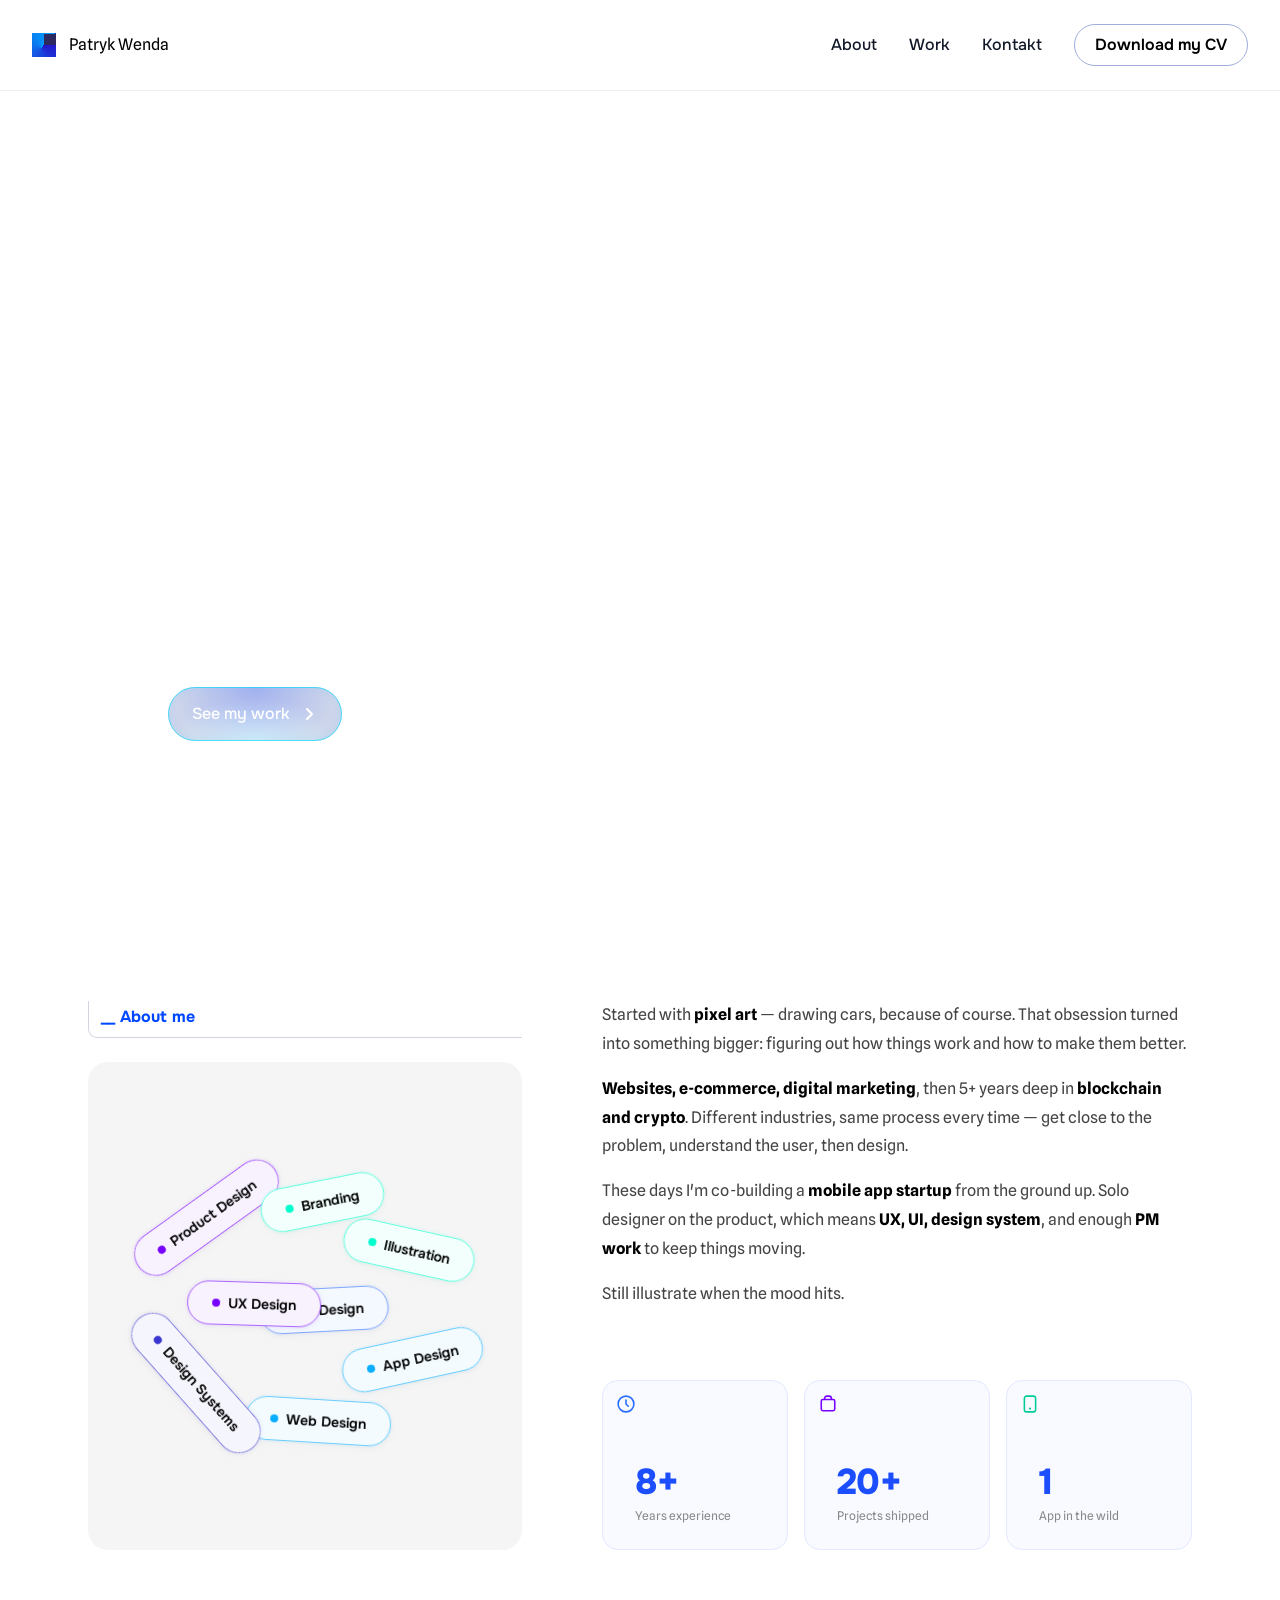
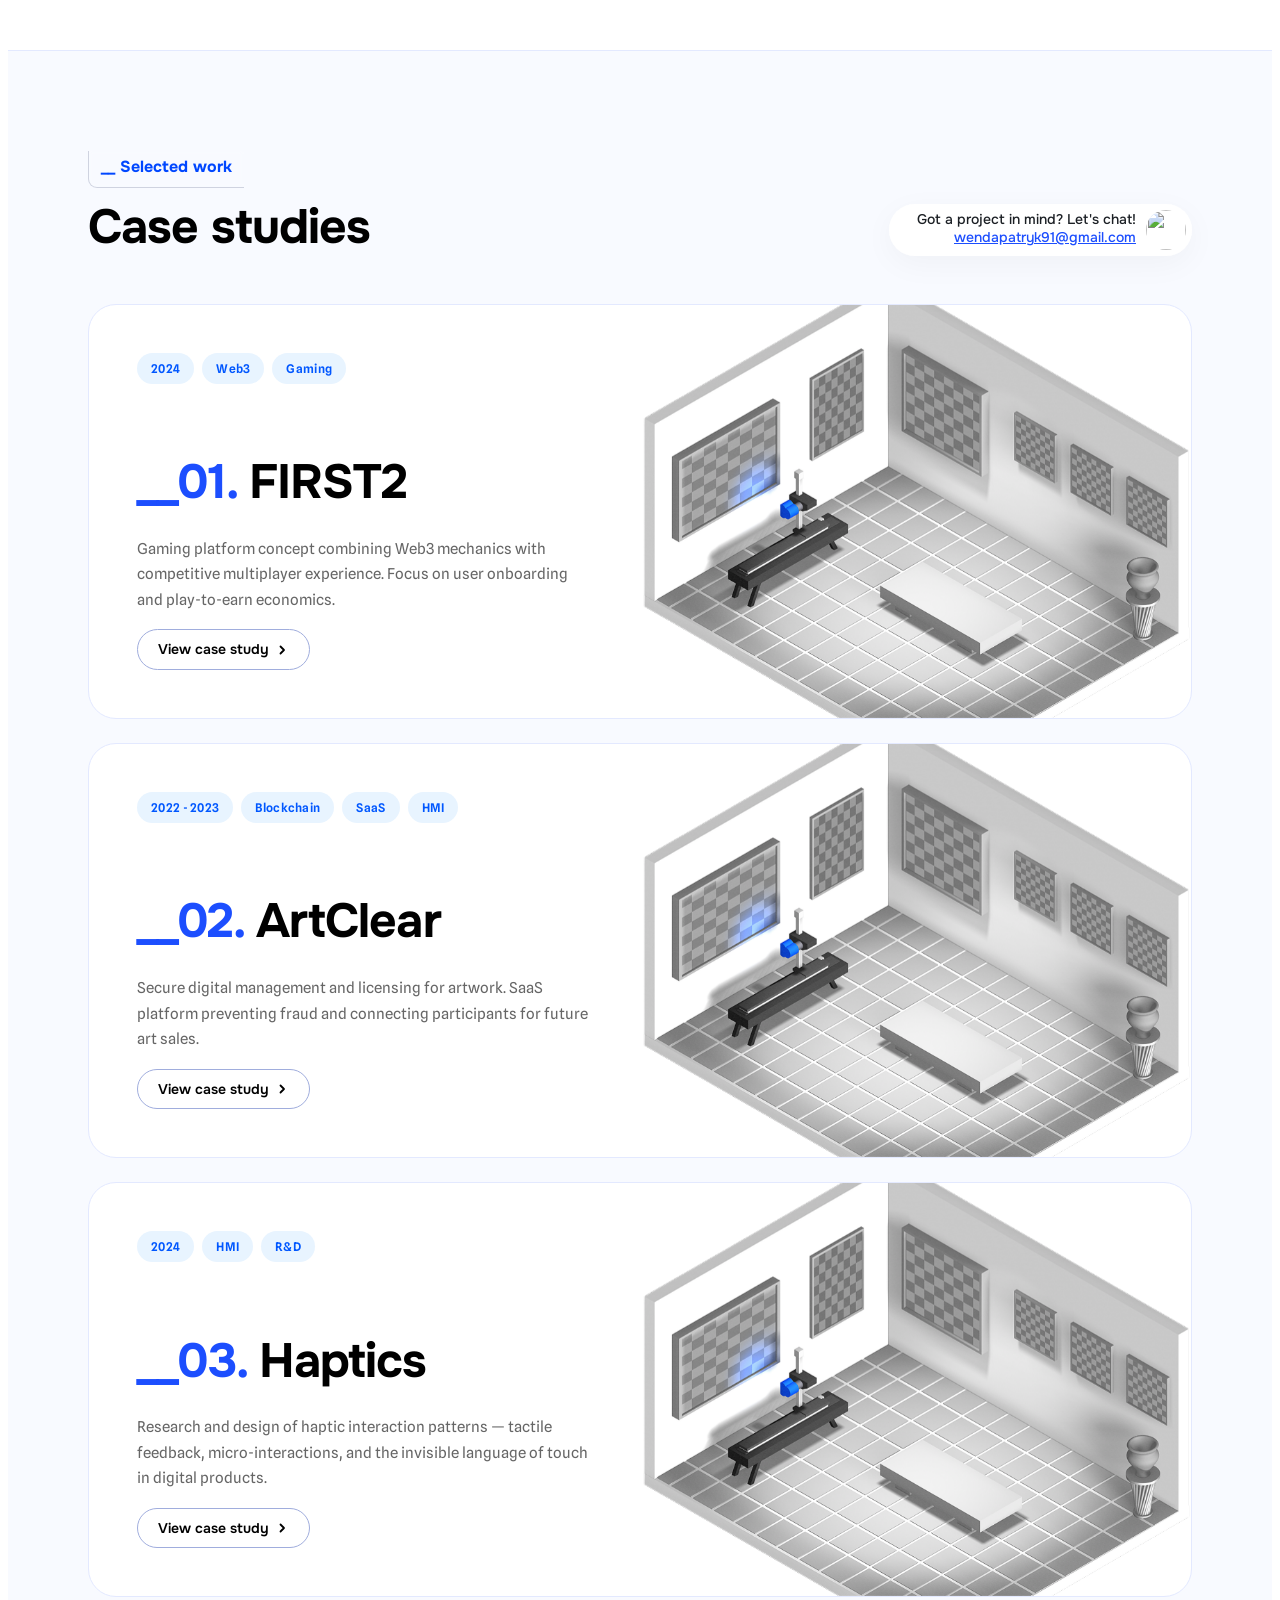
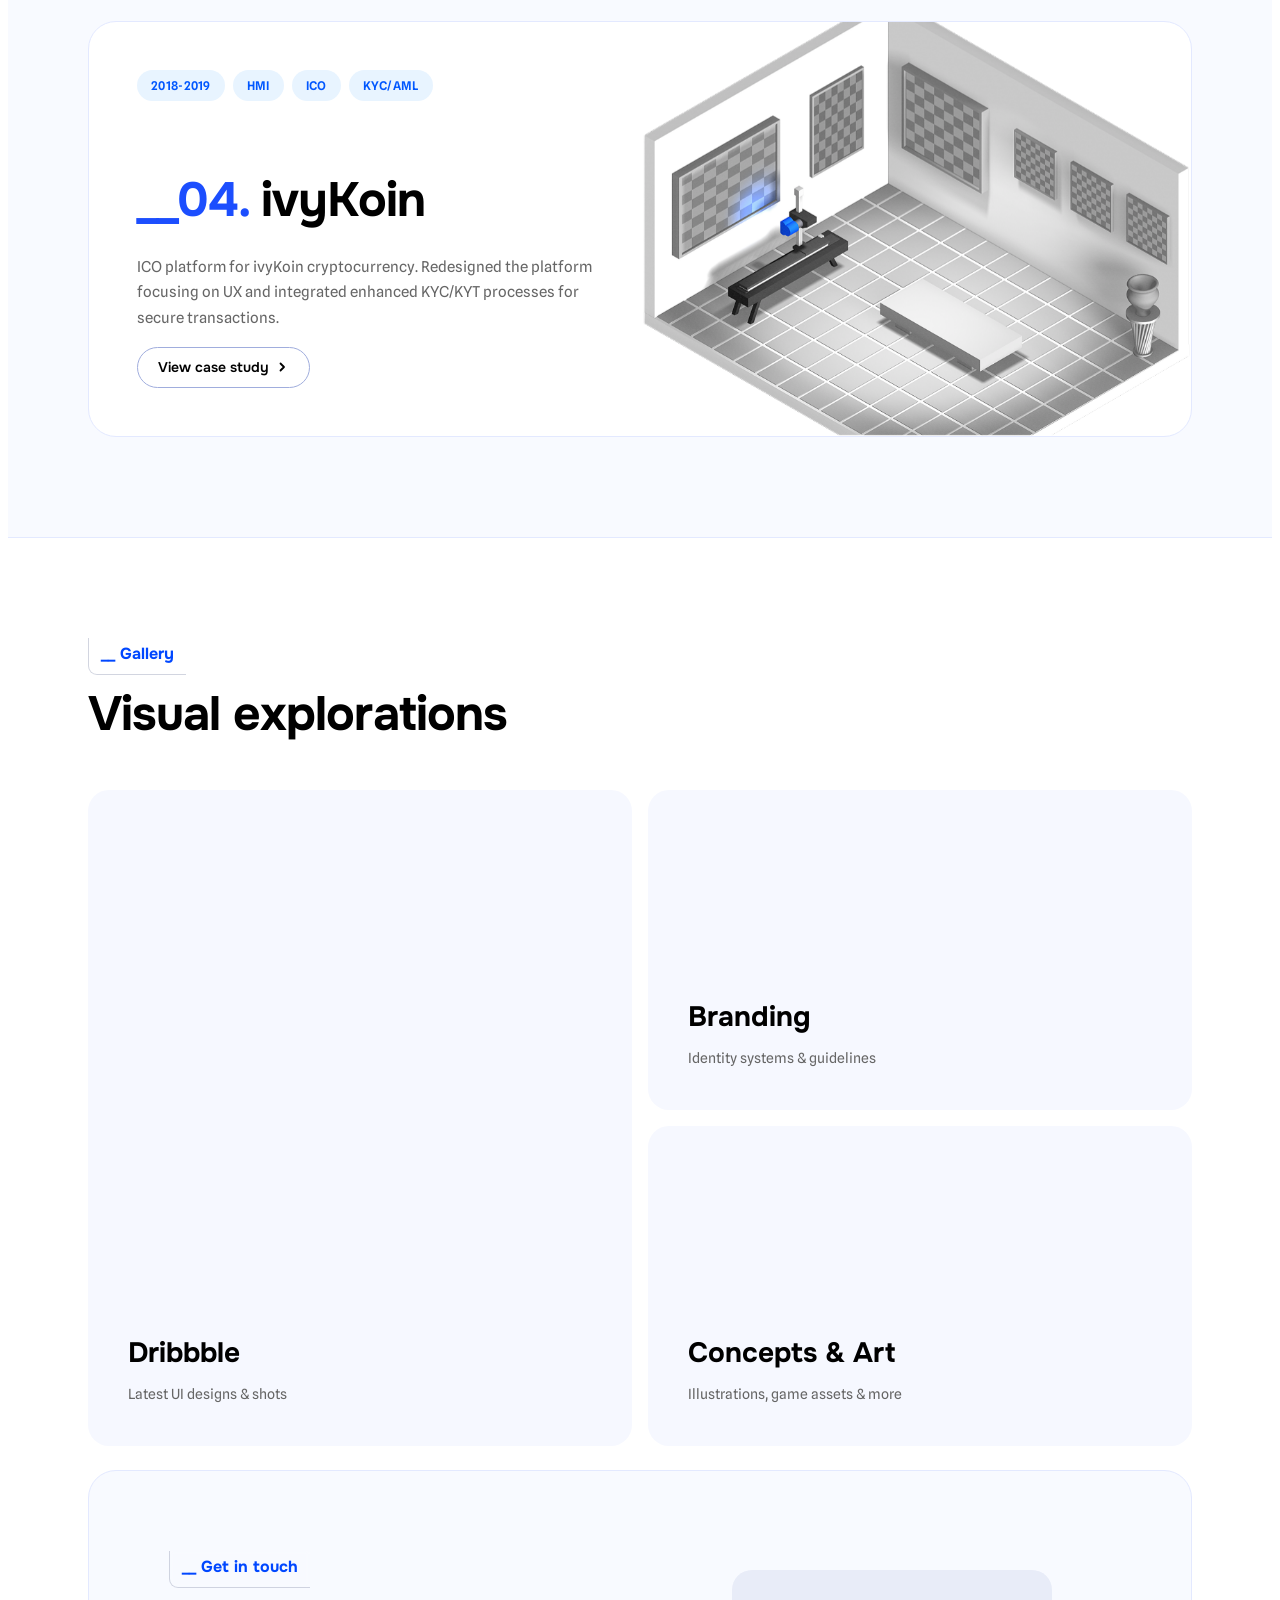
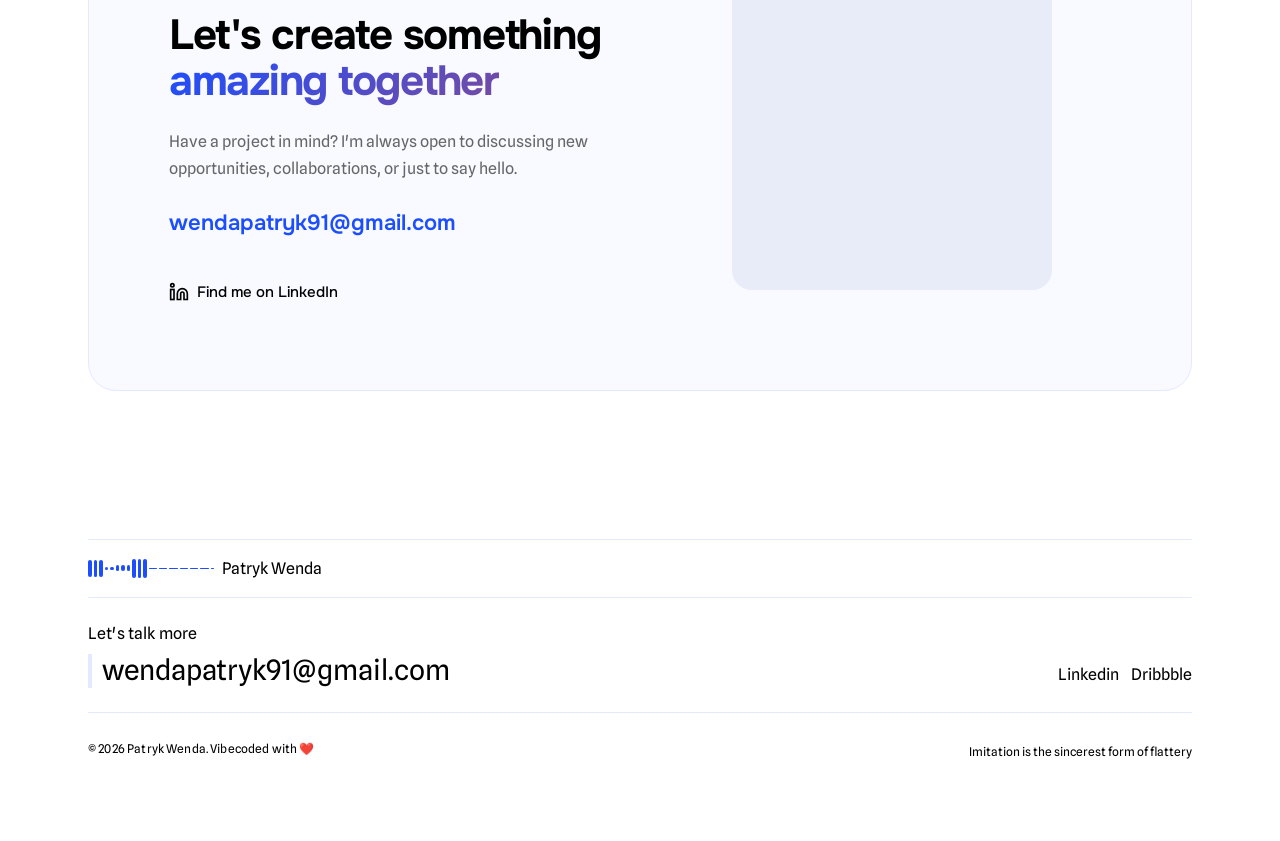
==== index.html @ 9b11f6cc "portfolio wersja testowa" ====
<!DOCTYPE html>
<html lang="en">
<head>
  <meta charset="UTF-8">
  <meta name="viewport" content="width=device-width, initial-scale=1.0">
  <title>Patryk Wenda — UI/UX Designer & Illustrator</title>
  <link rel="stylesheet" href="css/case-study.css">
  <link rel="stylesheet" href="css/home.css">
  <link rel="stylesheet" href="css/animations.css">
</head>
<body class="cs-page">

  <!-- Nav -->
  <nav class="cs-nav">
    <div class="container">
      <a href="#" class="cs-nav__logo">
        <span class="cs-nav__logo-icon">
          <span class="gradient"></span>
          <span class="dot"></span>
        </span>
        Patryk Wenda
      </a>
      <button class="cs-nav__toggle" aria-label="Menu">
        <span></span>
        <span></span>
        <span></span>
      </button>
      <div class="cs-nav__links">
        <div class="cs-nav__links-inner">
          <a href="#about">About</a>
          <a href="#work">Work</a>
          <a href="#contact">Kontakt</a>
          <a href="https://framerusercontent.com/assets/TnGNlhYU6wVWDDhgpsmIg30DjM.pdf" target="_blank" class="cs-nav__cv">Download my CV</a>
        </div>
      </div>
    </div>
  </nav>

  <!-- Hero Bento -->
  <section class="hm-hero">
    <div class="container">
      <div class="hm-hero__bento" data-reveal>
        <div class="hm-hero__text">
          <div class="hm-hero__pills">
            <span class="hm-hero__pill">UI/UX</span>
            <span class="hm-hero__pill">Product</span>
            <span class="hm-hero__pill">Illustration</span>
            <span class="hm-hero__pill">Webdesign</span>
          </div>
          <h1 class="hm-hero__title" data-split>
            Hi, I'm <span class="hm-hero__name">Patryk</span> —<br>
            UI/UX Designer<br>
            based in Wrocław.
          </h1>
          <p class="hm-hero__desc" data-split>
            I've spent 8 years designing apps, building design systems, and doing illustration work on the side. I like working close to the product — understanding the why before touching the how. Currently deep in a mobile app startup. Based in Wrocław, looking for my next thing.
          </p>
          <div class="hm-hero__actions" data-split>
            <a href="#work" class="hm-btn hm-btn--primary">See my work <span class="btn__icon"><svg width="18" height="18" viewBox="0 0 18 18" fill="none"><path d="M7 4L12 9L7 14" stroke="currentColor" stroke-width="2.2" stroke-linecap="round" stroke-linejoin="round"/></svg></span></a>
            <a href="#contact" class="hm-btn hm-btn--outline">Let's talk <span class="btn__icon"><svg width="18" height="18" viewBox="0 0 18 18" fill="none"><path d="M7 4L12 9L7 14" stroke="currentColor" stroke-width="2.2" stroke-linecap="round" stroke-linejoin="round"/></svg></span></a>
          </div>
        </div>
        <div class="hm-hero__visual">
          <iframe src='https://my.spline.design/artclearcopycopycopy-71PKzhN4mBZOyiS5gL343bB2/' frameborder='0' width='100%' height='100%' title="Spline 3D" allowfullscreen loading="lazy"></iframe>
        </div>
      </div>
    </div>
  </section>

  <!-- About -->
  <section class="hm-about" id="about" data-reveal>
    <div class="container">
      <div class="hm-about__grid">
        <div class="hm-about__left">
          <span class="hm-section__tag">__ About me</span>
          <div class="hm-about__tags">
            <div class="hm-about__tags-box">
              <span class="hm-about__tag" data-tag style="--tag-clr: #296DFF"><span class="hm-about__tag-dot"></span>UI Design</span>
              <span class="hm-about__tag" data-tag style="--tag-clr: #08ADFF"><span class="hm-about__tag-dot"></span>App Design</span>
              <span class="hm-about__tag" data-tag style="--tag-clr: #08ADFF"><span class="hm-about__tag-dot"></span>Web Design</span>
              <span class="hm-about__tag" data-tag style="--tag-clr: #3B35CF"><span class="hm-about__tag-dot"></span>Design Systems</span>
              <span class="hm-about__tag" data-tag style="--tag-clr: #7700FF"><span class="hm-about__tag-dot"></span>UX Design</span>
              <span class="hm-about__tag" data-tag style="--tag-clr: #7700FF"><span class="hm-about__tag-dot"></span>Product Design</span>
              <span class="hm-about__tag" data-tag style="--tag-clr: #00FFCC"><span class="hm-about__tag-dot"></span>Branding</span>
              <span class="hm-about__tag" data-tag style="--tag-clr: #00FFCC"><span class="hm-about__tag-dot"></span>Illustration</span>
            </div>
          </div>
        </div>
        <div class="hm-about__right">
          <div class="hm-about__content">
            <p>Started with <strong>pixel art</strong> — drawing cars, because of course. That obsession turned into something bigger: figuring out how things work and how to make them better.</p>
            <p><strong>Websites, e-commerce, digital marketing</strong>, then 5+ years deep in <strong>blockchain and crypto</strong>. Different industries, same process every time — get close to the problem, understand the user, then design.</p>
            <p>These days I'm co-building a <strong>mobile app startup</strong> from the ground up. Solo designer on the product, which means <strong>UX, UI, design system</strong>, and enough <strong>PM work</strong> to keep things moving.</p>
            <p>Still illustrate when the mood hits.</p>
          </div>
          <div class="hm-about__stats">
            <div class="hm-stat">
              <svg class="hm-stat__icon" width="16" height="16" viewBox="0 0 16 16" fill="none">
                <circle cx="8" cy="8" r="7" stroke="#296DFF" stroke-width="1.4"/>
                <path d="M8 4.5V8L10 10" stroke="#296DFF" stroke-width="1.4" stroke-linecap="round"/>
              </svg>
              <span class="hm-stat__number">8+</span>
              <span class="hm-stat__label">Years experience</span>
            </div>
            <div class="hm-stat">
              <svg class="hm-stat__icon" width="16" height="16" viewBox="0 0 16 16" fill="none">
                <rect x="2" y="4" width="12" height="10" rx="1.5" stroke="#7700FF" stroke-width="1.4"/>
                <path d="M5 4V3a2 2 0 0 1 2-2h2a2 2 0 0 1 2 2v1" stroke="#7700FF" stroke-width="1.4"/>
              </svg>
              <span class="hm-stat__number">20+</span>
              <span class="hm-stat__label">Projects shipped</span>
            </div>
            <div class="hm-stat">
              <svg class="hm-stat__icon" width="16" height="16" viewBox="0 0 16 16" fill="none">
                <rect x="3" y="1" width="10" height="14" rx="2" stroke="#00CC99" stroke-width="1.4"/>
                <circle cx="8" cy="12" r="1" fill="#00CC99"/>
              </svg>
              <span class="hm-stat__number">1</span>
              <span class="hm-stat__label">App in the wild</span>
            </div>
          </div>
        </div>
      </div>
    </div>
  </section>

  <!-- Work -->
  <section class="hm-work" id="work">
    <div class="container">
      <div class="hm-work__header">
        <div>
          <span class="hm-section__tag">__ Selected work</span>
          <h2 class="hm-section__title">Case studies</h2>
        </div>
        <a href="mailto:wendapatryk91@gmail.com" class="hm-work__pill">
          <div class="hm-work__pill-text">
            <span>Got a project in mind? Let's chat!</span>
            <span class="hm-work__pill-email">wendapatryk91@gmail.com</span>
          </div>
          <div class="hm-work__pill-avatar">
            <img src="https://placehold.co/57x57" alt="">
          </div>
        </a>
      </div>
      <div class="hm-work__list">

        <a href="case-study/first2.html" class="hm-work__row" data-reveal data-parallax data-transition="#EEFF2F">
          <div class="hm-work__row-body">
            <div class="hm-work__row-tags">
              <span>2024</span>
              <span>Web3</span>
              <span>Gaming</span>
            </div>
            <div class="hm-work__row-bottom">
              <h3><span class="hm-work__row-num">__01.</span> FIRST2</h3>
              <p>Gaming platform concept combining Web3 mechanics with competitive multiplayer experience. Focus on user onboarding and play-to-earn economics.</p>
              <span class="hm-work__row-cta">View case study <svg width="14" height="14" viewBox="0 0 14 14" fill="none"><path d="M5.5 3.5L9 7L5.5 10.5" stroke="currentColor" stroke-width="1.8" stroke-linecap="round" stroke-linejoin="round"/></svg></span>
            </div>
          </div>
          <img src="Figma/placeholder_casestudy1.png" alt="" class="hm-work__row-img">
        </a>

        <a href="case-study/artclear.html" class="hm-work__row" data-reveal data-parallax>
          <div class="hm-work__row-body">
            <div class="hm-work__row-tags">
              <span>2022 - 2023</span>
              <span>Blockchain</span>
              <span>SaaS</span>
              <span>HMI</span>
            </div>
            <div class="hm-work__row-bottom">
              <h3><span class="hm-work__row-num">__02.</span> ArtClear</h3>
              <p>Secure digital management and licensing for artwork. SaaS platform preventing fraud and connecting participants for future art sales.</p>
              <span class="hm-work__row-cta">View case study <svg width="14" height="14" viewBox="0 0 14 14" fill="none"><path d="M5.5 3.5L9 7L5.5 10.5" stroke="currentColor" stroke-width="1.8" stroke-linecap="round" stroke-linejoin="round"/></svg></span>
            </div>
          </div>
          <img src="Figma/placeholder_casestudy1.png" alt="" class="hm-work__row-img">
        </a>

        <a href="case-study/haptics.html" class="hm-work__row" data-reveal data-parallax data-transition="#000000">
          <div class="hm-work__row-body">
            <div class="hm-work__row-tags">
              <span>2024</span>
              <span>HMI</span>
              <span>R&D</span>
            </div>
            <div class="hm-work__row-bottom">
              <h3><span class="hm-work__row-num">__03.</span> Haptics</h3>
              <p>Research and design of haptic interaction patterns — tactile feedback, micro-interactions, and the invisible language of touch in digital products.</p>
              <span class="hm-work__row-cta">View case study <svg width="14" height="14" viewBox="0 0 14 14" fill="none"><path d="M5.5 3.5L9 7L5.5 10.5" stroke="currentColor" stroke-width="1.8" stroke-linecap="round" stroke-linejoin="round"/></svg></span>
            </div>
          </div>
          <img src="Figma/placeholder_casestudy1.png" alt="" class="hm-work__row-img">
        </a>

        <a href="#" class="hm-work__row" data-reveal data-parallax>
          <div class="hm-work__row-body">
            <div class="hm-work__row-tags">
              <span>2018-2019</span>
              <span>HMI</span>
              <span>ICO</span>
              <span>KYC/AML</span>
            </div>
            <div class="hm-work__row-bottom">
              <h3><span class="hm-work__row-num">__04.</span> ivyKoin</h3>
              <p>ICO platform for ivyKoin cryptocurrency. Redesigned the platform focusing on UX and integrated enhanced KYC/KYT processes for secure transactions.</p>
              <span class="hm-work__row-cta">View case study <svg width="14" height="14" viewBox="0 0 14 14" fill="none"><path d="M5.5 3.5L9 7L5.5 10.5" stroke="currentColor" stroke-width="1.8" stroke-linecap="round" stroke-linejoin="round"/></svg></span>
            </div>
          </div>
          <img src="Figma/placeholder_casestudy1.png" alt="" class="hm-work__row-img">
        </a>

      </div>
    </div>
  </section>

  <!-- Gallery -->
  <section class="hm-gallery" id="gallery">
    <div class="container">
      <div class="hm-gallery__header">
        <span class="hm-section__tag">__ Gallery</span>
        <h2 class="hm-section__title">Visual explorations</h2>
      </div>
      <div class="hm-gallery__grid">
        <a href="https://dribbble.com/Patryk_Wenda" target="_blank" class="hm-gallery__card hm-gallery__card--wide hm-gallery__card--solid" data-reveal>
          <div class="hm-gallery__card-body">
            <h3>Dribbble</h3>
            <p>Latest UI designs & shots</p>
          </div>
          <span class="hm-gallery__card-arrow"><svg width="16" height="16" viewBox="0 0 16 16" fill="none"><path d="M6 4L10 8L6 12" stroke="currentColor" stroke-width="2" stroke-linecap="round" stroke-linejoin="round"/></svg></span>
        </a>
        <a href="case-study/branding.html" class="hm-gallery__card hm-gallery__card--solid" data-reveal>
          <div class="hm-gallery__card-body">
            <h3>Branding</h3>
            <p>Identity systems & guidelines</p>
          </div>
          <span class="hm-gallery__card-arrow"><svg width="16" height="16" viewBox="0 0 16 16" fill="none"><path d="M6 4L10 8L6 12" stroke="currentColor" stroke-width="2" stroke-linecap="round" stroke-linejoin="round"/></svg></span>
        </a>
        <a href="case-study/concepts.html" class="hm-gallery__card hm-gallery__card--solid" data-reveal>
          <div class="hm-gallery__card-body">
            <h3>Concepts & Art</h3>
            <p>Illustrations, game assets & more</p>
          </div>
          <span class="hm-gallery__card-arrow"><svg width="16" height="16" viewBox="0 0 16 16" fill="none"><path d="M6 4L10 8L6 12" stroke="currentColor" stroke-width="2" stroke-linecap="round" stroke-linejoin="round"/></svg></span>
        </a>
      </div>
    </div>
  </section>

  <!-- Contact -->
  <section class="hm-contact" id="contact" data-reveal>
    <div class="container">
      <div class="hm-contact__bento">
        <div class="hm-contact__left">
          <span class="hm-section__tag">__ Get in touch</span>
          <h2 class="hm-contact__title">Let's create something<br><span class="hm-hero__highlight">amazing together</span></h2>
          <p class="hm-contact__desc">Have a project in mind? I'm always open to discussing new opportunities, collaborations, or just to say hello.</p>
          <a href="mailto:wendapatryk91@gmail.com" class="hm-contact__email">wendapatryk91@gmail.com</a>
          <a href="https://www.linkedin.com/in/patrykwenda91/" target="_blank" class="hm-contact__linkedin">
            <svg width="20" height="20" viewBox="0 0 24 24" fill="none" stroke="currentColor" stroke-width="2"><path d="M16 8a6 6 0 016 6v7h-4v-7a2 2 0 00-2-2 2 2 0 00-2 2v7h-4v-7a6 6 0 016-6z"/><rect x="2" y="9" width="4" height="12"/><circle cx="4" cy="4" r="2"/></svg>
            Find me on LinkedIn
          </a>
        </div>
        <div class="hm-contact__right">
          <div class="hm-contact__graphic"></div>
        </div>
      </div>
    </div>
  </section>

  <!-- Footer -->
  <footer class="cs-footer">
    <div class="container">
    <div class="cs-footer__top">
      <div class="cs-footer__equalizer">
        <span></span><span></span><span></span><span></span><span></span>
        <span></span><span></span><span></span><span></span><span></span>
        <span></span><span></span><span></span><span></span><span></span>
        <span></span><span></span><span></span>
      </div>
      <span class="cs-footer__brand">Patryk Wenda</span>
    </div>

    <div class="cs-footer__middle">
      <div class="cs-footer__cta">
        <div class="cs-footer__cta-label">Let's talk more</div>
        <div class="cs-footer__email">
          <span class="cs-footer__email-bar"></span>
          <span class="cs-footer__email-text">wendapatryk91@gmail.com</span>
        </div>
      </div>
      <div class="cs-footer__socials">
        <a href="https://www.linkedin.com/in/patrykwenda91/" target="_blank">Linkedin</a>
        <a href="https://dribbble.com/Patryk_Wenda" target="_blank">Dribbble</a>
      </div>
    </div>

    <div class="cs-footer__bottom">
      <span class="cs-footer__copy">© 2026 Patryk Wenda. Vibecoded with ❤️</span>
      <span class="cs-footer__quote">Imitation is the sincerest form of flattery</span>
    </div>
    </div>
  </footer>

  <script src="js/app.js"></script>
  <button class="back-to-top" id="backToTop" aria-label="Back to top">↑</button>
</body>
</html>
---- css/case-study.css ----
@import url('https://fonts.googleapis.com/css2?family=Onest:wght@400;500;600;700;800&family=Spline+Sans:wght@400;600;700&family=Roboto:wght@400&display=swap');

:root {
  --cs-white: #ffffff;
  --cs-bg: #ffffff;
  --cs-text: #000000;
  --cs-text-muted: #666;
  --cs-border: #E3E9FF;
  --cs-border-nav: #EFEFEF;
  --cs-tag-bg: #E8F4FF;
  --cs-tag-text: #0057FF;
  --cs-accent: #1C4EFE;
  --cs-card-bg: #F6F8FF;
  --cs-radius: 28px;
  --cs-radius-sm: 21px;
  --cs-radius-tag: 1000px;
  --cs-container: 1440px;
}

body.cs-page {
  font-family: 'Spline Sans', sans-serif;
  background: var(--cs-bg);
  color: var(--cs-text);
  line-height: 1.6;
  padding-top: 72px;
}

.cs-page .container {
  max-width: var(--cs-container);
  margin: 0 auto;
  padding: 0 80px;
}

/* ─── Nav ─── */
.cs-nav {
  position: fixed;
  top: 0;
  left: 0;
  right: 0;
  z-index: 100;
  background: var(--cs-white);
  border-bottom: 1px solid var(--cs-border-nav);
  padding: 24px 0;
  transition: background 0.3s ease, border-radius 0.3s ease, box-shadow 0.3s ease, padding 0.3s ease, border 0.3s ease;
}

.cs-nav--sticky {
  top: 16px;
  left: 0;
  right: 0;
  margin: 0 auto;
  width: min(calc(100vw - 48px), var(--cs-container));
  padding: 16px 0;
  background: rgba(255, 255, 255, 0.75);
  backdrop-filter: blur(16px);
  -webkit-backdrop-filter: blur(16px);
  border: 1px solid rgba(255, 255, 255, 0.5);
  border-radius: 28px;
  box-shadow:
    inset 0 0 0 1px rgba(255, 255, 255, 0.8),
    0 8px 32px rgba(0, 0, 0, 0.04);
  animation: navFadeIn 0.35s ease forwards;
}

.cs-nav__progress {
  position: absolute;
  inset: -2px;
  border-radius: 30px;
  pointer-events: none;
  z-index: 1;
  opacity: 0;
  transition: opacity 0.3s ease;
  padding: 2px;
  background: conic-gradient(from 270deg, var(--cs-accent) calc(var(--progress, 0) * 1turn), transparent calc(var(--progress, 0) * 1turn));
  background-origin: border-box;
  -webkit-mask: linear-gradient(black, black) content-box, linear-gradient(black, black);
  -webkit-mask-composite: xor;
  mask: linear-gradient(black, black) content-box, linear-gradient(black, black);
  mask-composite: exclude;
}

.cs-nav--sticky .cs-nav__progress {
  opacity: 1;
}

@keyframes navFadeIn {
  from { opacity: 0; transform: scale(0.95); }
  to   { opacity: 1; transform: scale(1); }
}

.cs-nav .container {
  display: flex;
  align-items: center;
  justify-content: space-between;
  padding: 0 32px;
}

.cs-nav--sticky .container {
  padding: 0 32px;
}

.cs-nav__logo {
  display: flex;
  align-items: center;
  gap: 13px;
  font-size: 16px;
  font-weight: 400;
  color: var(--cs-text);
  text-decoration: none;
}

.cs-nav__logo-icon {
  width: 24px;
  height: 24px;
  position: relative;
  flex-shrink: 0;
}

.cs-nav__logo-icon .dot {
  position: absolute;
  width: 11.26px;
  height: 11.12px;
  right: 0.36px;
  top: 0.58px;
  background: #2E295F;
}

.cs-nav__logo-icon .gradient {
  position: absolute;
  width: 23.71px;
  height: 23.41px;
  left: 0;
  top: 0.45px;
  background: conic-gradient(from 43deg at 38.9% 61.69%, #260DC7, #00A1FF);
}

.cs-nav__links {
  display: flex;
  align-items: center;
  gap: 32px;
}

.cs-nav__links a {
  font-family: 'Onest', sans-serif;
  font-size: 16px;
  font-weight: 500;
  color: #111928;
  text-decoration: none;
  line-height: 24px;
  transition: color 0.2s ease;
}

.cs-nav__links a:hover {
  color: var(--cs-accent);
}

.cs-nav__links-inner {
  display: flex;
  align-items: center;
  gap: 32px;
}

/* ─── Hamburger toggle ─── */
.cs-nav__toggle {
  display: none;
  flex-direction: column;
  justify-content: center;
  align-items: center;
  width: 40px;
  height: 40px;
  background: none;
  border: none;
  cursor: pointer;
  gap: 5px;
  padding: 8px;
  position: relative;
  z-index: 110;
}

.cs-nav__toggle span {
  display: block;
  width: 22px;
  height: 2px;
  background: var(--cs-text);
  border-radius: 2px;
  transition: transform 0.3s cubic-bezier(0.25, 0.46, 0.45, 0.94), opacity 0.2s ease;
}

.cs-nav--open .cs-nav__toggle {
  position: fixed;
  top: 20px;
  right: max(24px, calc((100vw - 1440px) / 2 + 24px));
}

.cs-nav--open .cs-nav__toggle span:nth-child(1) {
  transform: translateY(7px) rotate(45deg);
}

.cs-nav--open .cs-nav__toggle span:nth-child(2) {
  opacity: 0;
}

.cs-nav--open .cs-nav__toggle span:nth-child(3) {
  transform: translateY(-7px) rotate(-45deg);
}

.cs-nav__cv {
  position: relative;
  padding: 8px 20px;
  border-radius: 1000px;
  border: 1px solid #A0ADDD;
  color: var(--cs-text) !important;
  font-weight: 600 !important;
  z-index: 1;
  transition: color 0.2s 0.1s;
}

.cs-nav__cv::before {
  content: '';
  position: absolute;
  inset: -1px;
  background: var(--cs-text);
  border-radius: inherit;
  opacity: 0;
  transition: opacity 0.3s ease-out;
  z-index: -1;
}

.cs-nav__cv:hover {
  color: white !important;
  transition: color 0.2s;
}

.cs-nav__cv:hover::before {
  opacity: 1;
}

/* ─── Hero ─── */
.cs-hero {
  padding: 32px 0;
  background: var(--cs-white);
}

.cs-hero__image {
  width: 100%;
  height: 700px;
  border-radius: var(--cs-radius);
  background-size: cover;
  background-position: center;
  padding: 64px;
  display: flex;
  flex-direction: column;
  justify-content: center;
  align-items: flex-start;
  gap: 80px;
  position: relative;
  overflow: hidden;
}

.cs-hero__content {
  width: 547px;
  max-width: 600px;
  flex: 1;
  display: flex;
  flex-direction: column;
  justify-content: center;
  align-items: flex-start;
  gap: 64px;
}

.cs-hero__tags {
  display: flex;
  flex-wrap: wrap;
  gap: 16px;
}

.cs-hero__tag {
  padding: 8px 16px;
  background: var(--cs-tag-bg);
  border-radius: var(--cs-radius-tag);
  color: var(--cs-tag-text);
  font-size: 14px;
  font-weight: 400;
  text-transform: capitalize;
  line-height: 16px;
  font-family: 'Spline Sans', sans-serif;
}

.cs-hero__text {
  display: flex;
  flex-direction: column;
  gap: 24px;
}

.cs-hero__title {
  font-family: 'Onest', sans-serif;
  font-size: 60px;
  font-weight: 700;
  line-height: 68px;
  color: white;
  margin: 0;
}

.cs-hero__subtitle {
  font-size: 20px;
  font-weight: 400;
  line-height: 30px;
  color: white;
  max-width: 467px;
  margin: 0;
}

/* ─── Content sections (two-column) ─── */
.cs-section {
  padding: 64px 0;
  display: flex;
  gap: 48px;
}

.cs-section__left {
  width: 500px;
  flex-shrink: 0;
  display: flex;
  flex-direction: column;
  gap: 8px;
}

.cs-section__left h3 {
  font-family: 'Onest', sans-serif;
  font-size: 32px;
  font-weight: 400;
  line-height: 38.4px;
  color: var(--cs-text);
  margin: 0;
}

.cs-section__number {
  font-family: 'Onest', sans-serif;
  font-size: 128px;
  font-weight: 400;
  line-height: 89.6px;
  color: transparent;
  -webkit-text-stroke: 2px var(--cs-accent);
  transition: transform 0.6s cubic-bezier(0.25, 0.46, 0.45, 0.94), opacity 0.6s ease;
}

.cs-section[data-reveal] .cs-section__number {
  transform: translateX(-30px);
  opacity: 0;
}

.cs-section[data-reveal].revealed .cs-section__number {
  transform: translateX(0);
  opacity: 1;
}

.cs-section__number.alt-line {
  line-height: 102.4px;
}

.cs-section__right {
  max-width: 720px;
  margin-left: auto;
  display: flex;
  flex-direction: column;
  gap: 10px;
}

.cs-section__right p {
  font-size: 16px;
  font-weight: 400;
  line-height: 24px;
  letter-spacing: 0.15px;
  color: var(--cs-text);
  margin: 0;
}

/* ─── Details ─── */
.cs-details {
  padding: 64px 0;
  display: flex;
  gap: 48px;
}

.cs-details__title {
  font-family: 'Onest', sans-serif;
  font-size: 32px;
  font-weight: 400;
  line-height: 38.4px;
  margin-bottom: 16px;
}

.cs-details__card {
  margin-left: auto;
  background: var(--cs-card-bg);
  border-radius: var(--cs-radius-sm);
  display: flex;
  gap: 47px;
  padding: 28px 22px;
}

.cs-details__col {
  display: flex;
  flex-direction: column;
  gap: 24px;
  min-width: 62px;
}

.cs-details__col-label {
  font-weight: 700;
  font-size: 16px;
  line-height: 24px;
  letter-spacing: 0.15px;
}

.cs-details__col-value {
  font-weight: 400;
  font-size: 16px;
  line-height: 24px;
  letter-spacing: 0.15px;
  white-space: pre-line;
}

/* ─── Process cards ─── */
.cs-process {
  display: flex;
  gap: 24px;
  padding: 64px 0;
}

.cs-process__card {
  flex: 1;
  height: 400px;
  padding: 24px;
  border-radius: var(--cs-radius);
  outline: 1px solid var(--cs-border);
  background: linear-gradient(180deg, rgba(255,255,255,0) 0%, white 100%);
  background-image: var(--card-bg, none);
  background-size: cover;
  display: flex;
  flex-direction: column;
  justify-content: space-between;
  transition: transform 0.3s ease, box-shadow 0.3s ease, outline-color 0.3s ease;
}

.cs-process__card:hover {
  transform: translateY(-4px);
  box-shadow: 0 12px 32px rgba(0,0,0,0.06);
  outline-color: var(--cs-accent);
}

.cs-process__badge {
  padding: 8px 16px;
  background: var(--cs-tag-bg);
  border-radius: var(--cs-radius-tag);
  box-shadow: 0 12px 19px rgba(0,102,255,0.17), 0 0 2px rgba(0,86.7,255,0.15);
  color: var(--cs-tag-text);
  font-size: 14px;
  font-weight: 700;
  text-transform: capitalize;
  line-height: 16px;
  display: inline-block;
  width: fit-content;
}

.cs-process__body {
  display: flex;
  flex-direction: column;
  gap: 16px;
}

.cs-process__body h3 {
  font-family: 'Onest', sans-serif;
  font-size: 32px;
  font-weight: 700;
  line-height: 38.4px;
  margin: 0;
}

.cs-process__body p {
  font-size: 16px;
  font-weight: 400;
  line-height: 22.4px;
  letter-spacing: 0.5px;
  color: var(--cs-text);
  margin: 0;
  white-space: pre-line;
}

/* ─── Image Rows ─── */
.cs-image-row {
  display: flex;
  gap: 24px;
  margin: 32px 0;
}

.cs-image-row__item {
  border-radius: var(--cs-radius);
  overflow: hidden;
}

.cs-image-row__item--wide {
  flex: 1.5;
}

.cs-image-row__item--narrow {
  flex: 0.7;
}

.cs-image-row__item img {
  width: 100%;
  height: 100%;
  object-fit: cover;
  display: block;
}

.cs-image-row-2 {
  display: grid;
  grid-template-columns: 1fr 1fr;
  gap: 24px;
  margin: 32px 0;
}

.cs-image-row-3 {
  display: grid;
  grid-template-columns: 1fr 1fr 1fr;
  gap: 24px;
  margin: 32px 0;
}

.cs-image-row-2 div,
.cs-image-row-3 div {
  border-radius: 12px;
  overflow: hidden;
}

.cs-image-row__item img,
.cs-image-row-2 div img,
.cs-image-row-3 div img,
[data-reveal] > img {
  transition: transform 0.4s ease;
  will-change: transform;
}

.cs-image-row__item:hover img,
.cs-image-row-2 div:hover img,
.cs-image-row-3 div:hover img,
[data-reveal]:hover > img {
  transform: scale(1.03);
}

/* ─── Footer ─── */
.cs-footer {
  padding: 48px 0;
}

.cs-footer__top {
  display: flex;
  align-items: center;
  gap: 8px;
  padding: 16px 0;
  border-top: 1px solid var(--cs-border);
}

.cs-footer__equalizer {
  display: flex;
  align-items: center;
  gap: 2px;
}

.cs-footer__equalizer span {
  display: block;
  width: 3.5px;
  background: var(--cs-accent);
  border-radius: 2px;
}

.cs-footer__equalizer span:nth-child(1) { height: 16.45px; }
.cs-footer__equalizer span:nth-child(2) { height: 16.45px; }
.cs-footer__equalizer span:nth-child(3) { height: 16.45px; }
.cs-footer__equalizer span:nth-child(4) { height: 2.8px; }
.cs-footer__equalizer span:nth-child(5) { height: 2.8px; }
.cs-footer__equalizer span:nth-child(6) { height: 5.95px; }
.cs-footer__equalizer span:nth-child(7) { height: 5.95px; }
.cs-footer__equalizer span:nth-child(8) { height: 5.95px; }
.cs-footer__equalizer span:nth-child(9) { height: 19.25px; }
.cs-footer__equalizer span:nth-child(10) { height: 19.25px; }
.cs-footer__equalizer span:nth-child(11) { height: 19.25px; }
.cs-footer__equalizer span:nth-child(12) { width: 8.4px; height: 1.75px; }
.cs-footer__equalizer span:nth-child(13) { width: 8.4px; height: 1.75px; }
.cs-footer__equalizer span:nth-child(14) { width: 8.4px; height: 1.75px; }
.cs-footer__equalizer span:nth-child(15) { width: 8.4px; height: 1.75px; }
.cs-footer__equalizer span:nth-child(16) { width: 8.4px; height: 1.75px; }
.cs-footer__equalizer span:nth-child(17) { width: 8.4px; height: 1.75px; }
.cs-footer__equalizer span:nth-child(18) { width: 3.5px; height: 1.75px; }

.cs-footer__brand {
  font-size: 16px;
  font-weight: 400;
}

.cs-footer__middle {
  display: flex;
  align-items: flex-end;
  justify-content: space-between;
  padding: 24px 0;
  border-top: 1px solid var(--cs-border);
}

.cs-footer__cta {
  display: flex;
  flex-direction: column;
  gap: 8px;
}

.cs-footer__cta-label {
  font-size: 16px;
  line-height: 24px;
  letter-spacing: 0.15px;
}

.cs-footer__email {
  display: flex;
  align-items: center;
  gap: 10px;
}

.cs-footer__email-bar {
  width: 4px;
  align-self: stretch;
  background: var(--cs-border);
  flex-shrink: 0;
}

.cs-footer__email-text {
  font-size: 28px;
  font-weight: 400;
  line-height: 33.6px;
}

.cs-footer__socials {
  display: flex;
  gap: 12px;
}

.cs-footer__socials a {
  font-size: 16px;
  font-weight: 400;
  color: var(--cs-text);
  text-decoration: none;
}

.cs-footer__bottom {
  display: flex;
  justify-content: space-between;
  align-items: flex-end;
  padding: 24px 0;
  border-top: 1px solid var(--cs-border);
}

.cs-footer__copy {
  font-size: 12px;
  line-height: 24px;
  letter-spacing: 0.15px;
}

.cs-footer__quote {
  font-size: 12px;
  font-weight: 400;
}

/* ─── Responsive ─── */
@media (max-width: 1024px) {
  .cs-hero__title { font-size: 40px; line-height: 48px; }
  .cs-hero__content { width: 100%; }
  .cs-hero__image { height: auto; min-height: 500px; padding: 40px; }
  .cs-section { flex-direction: column; }
  .cs-section__left { width: 100%; }
  .cs-section__right { margin-left: 0; max-width: 100%; }
  .cs-section__number { font-size: 80px; line-height: 1; }
  .cs-image-row { flex-direction: column; }
  .cs-image-row-2 { grid-template-columns: 1fr; }
  .cs-image-row-3 { grid-template-columns: 1fr; }
  .cs-details { flex-direction: column; }
  .cs-details__card { flex-wrap: wrap; gap: 24px; }
  .cs-process { flex-wrap: wrap; border: none; }
  .cs-process__card { min-width: 280px; }
  .cs-footer { padding: 24px 0; }
  .cs-footer__middle { flex-direction: column; align-items: flex-start; gap: 24px; }
  .cs-footer__bottom { flex-direction: column; align-items: flex-start; gap: 8px; }
  .cs-page .container { padding: 0 40px; }
}

@media (max-width: 768px) {
  .cs-nav__toggle { display: flex; }
  .cs-nav__links { display: none; }
  .cs-nav--open .cs-nav__links {
    display: flex;
    position: fixed;
    inset: 0;
    width: 100%;
    height: 100%;
    background: var(--cs-white);
    z-index: 105;
    overflow: hidden;
  }
  .cs-nav--open .cs-nav__links .cs-nav__links-inner {
    display: flex;
    flex-direction: column;
    justify-content: center;
    align-items: center;
    gap: 24px;
    width: 100%;
    max-width: var(--cs-container);
    margin: 0 auto;
    padding: 0 24px;
  }
  .cs-nav--open .cs-nav__links a {
    font-size: 26px;
    font-weight: 600;
    line-height: 1.2;
    text-align: center;
    color: var(--cs-text);
    text-decoration: none;
    transition: color 0.2s ease;
  }
  .cs-nav--open .cs-nav__links a:hover {
    color: var(--cs-accent);
  }
  .cs-nav .container { flex-wrap: nowrap; gap: 8px; }
  .cs-hero__title { font-size: 32px; line-height: 40px; }
  .cs-hero__image { padding: 24px; border-radius: 16px; }
  .cs-hero__content { gap: 24px; }
  .cs-hero__subtitle { font-size: 16px; line-height: 24px; }
  .cs-section { padding: 32px 0; gap: 24px; }
  .cs-section__left h3 { font-size: 28px; line-height: 34px; }
  .cs-section__number { font-size: 64px; line-height: 1; }
  .cs-details { padding: 32px 0; gap: 24px; }
  .cs-process { padding: 32px 0; gap: 16px; }
  .cs-process__card { height: auto; min-height: 280px; }
  .cs-footer { padding: 16px 0; }
  .cs-footer__email-text { font-size: 22px; line-height: 28px; }
  .cs-page .container { padding: 0 24px; }
}

@media (max-width: 480px) {
  .cs-page .container { padding: 0 16px; }
  .cs-hero__title { font-size: 26px; line-height: 34px; }
  .cs-hero__image { padding: 16px; min-height: auto; border-radius: 12px; }
  .cs-hero__content { gap: 20px; }
  .cs-hero__subtitle { font-size: 14px; line-height: 22px; }
  .cs-section { padding: 20px 0; gap: 16px; }
  .cs-section__left h3 { font-size: 22px; line-height: 28px; }
  .cs-section__number { font-size: 40px; line-height: 1; }
  .cs-section__right { gap: 8px; }
  .cs-section__right p { font-size: 15px; line-height: 22px; }
  .cs-details { padding: 20px 0; gap: 16px; }
  .cs-details__title { font-size: 24px; line-height: 30px; margin-bottom: 12px; }
  .cs-details__card { flex-direction: column; gap: 16px; padding: 20px 16px; }
  .cs-details__col { gap: 12px; }
  .cs-process { padding: 20px 0; gap: 12px; }
  .cs-process__card { min-width: 100%; height: auto; min-height: 200px; padding: 20px; }
  .cs-process__body h3 { font-size: 24px; line-height: 30px; }
  .cs-process__body p { font-size: 14px; line-height: 20px; }
  .cs-image-row, .cs-image-row-2, .cs-image-row-3 { margin: 16px 0; gap: 12px; }
  .cs-image-row-2, .cs-image-row-3 { grid-template-columns: 1fr; }
  .cs-footer { padding: 12px 0; }
  .cs-footer__middle { gap: 16px; }
  .cs-footer__email-text { font-size: 18px; line-height: 24px; }
  .cs-footer__socials { flex-wrap: wrap; gap: 8px; }
  .cs-footer__bottom { gap: 4px; }
  .cs-footer__copy, .cs-footer__quote { font-size: 11px; line-height: 18px; }
}

/* ─── Floating Table of Contents ─── */
.toc-widget {
  position: fixed;
  right: 24px;
  top: 50%;
  transform: translateY(-50%);
  z-index: 900;
  display: flex;
  flex-direction: column;
  align-items: flex-end;
  font-family: 'Onest', sans-serif;
  pointer-events: none;
}

.toc-widget__toggle {
  pointer-events: auto;
  width: 40px;
  height: 40px;
  border-radius: 12px;
  border: 1px solid var(--cs-border);
  background: var(--cs-bg);
  color: var(--cs-accent);
  font-size: 12px;
  font-weight: 700;
  cursor: pointer;
  display: flex;
  align-items: center;
  justify-content: center;
  transition: all 0.25s ease;
  position: relative;
  z-index: 2;
  box-shadow: 0 2px 8px rgba(0,0,0,0.06);
}

.toc-widget__toggle:hover {
  border-color: var(--cs-accent);
  background: color-mix(in srgb, var(--cs-accent) 8%, var(--cs-bg));
}

.toc-widget__toggle svg {
  width: 16px;
  height: 16px;
  transition: transform 0.3s ease;
}

.toc-widget__toggle.is-open svg {
  transform: rotate(180deg);
}

.toc-widget__panel {
  pointer-events: auto;
  position: absolute;
  right: 0;
  top: 50%;
  transform: translateY(-50%) scale(0.92);
  transform-origin: right center;
  opacity: 0;
  visibility: hidden;
  background: var(--cs-bg);
  border: 1px solid var(--cs-border);
  border-radius: 16px;
  padding: 12px 8px;
  min-width: 200px;
  box-shadow: 0 8px 32px rgba(0,0,0,0.08);
  transition: all 0.3s cubic-bezier(0.65, 0.05, 0, 1);
}

.toc-widget__panel.is-open {
  opacity: 1;
  visibility: visible;
  transform: translateY(-50%) scale(1);
}

.toc-widget__list {
  list-style: none;
  margin: 0;
  padding: 0;
  display: flex;
  flex-direction: column;
  gap: 2px;
  max-height: 60vh;
  overflow-y: auto;
}

.toc-widget__item {
  display: flex;
  align-items: center;
  gap: 8px;
  padding: 6px 12px;
  border-radius: 8px;
  cursor: pointer;
  transition: all 0.2s ease;
  color: var(--cs-text-muted);
  font-size: 13px;
  font-weight: 500;
  line-height: 1.3;
  text-decoration: none;
  white-space: nowrap;
}

.toc-widget__item:hover {
  background: color-mix(in srgb, var(--cs-accent) 8%, var(--cs-bg));
  color: var(--cs-text);
}

.toc-widget__item.is-active {
  color: var(--cs-accent);
  background: color-mix(in srgb, var(--cs-accent) 10%, var(--cs-bg));
}

.toc-widget__item-num {
  font-size: 11px;
  font-weight: 700;
  color: var(--cs-accent);
  opacity: 0.6;
  min-width: 22px;
  font-variant-numeric: tabular-nums;
}

.toc-widget__item.is-active .toc-widget__item-num {
  opacity: 1;
}

.toc-widget__item-label {
  overflow: hidden;
  text-overflow: ellipsis;
}

@media (max-width: 768px) {
  .toc-widget {
    right: 12px;
  }
  .toc-widget__panel {
    min-width: 170px;
  }
}

/* ─── Back to Top ─── */
.back-to-top {
  position: fixed;
  bottom: 32px;
  right: 32px;
  width: 44px;
  height: 44px;
  border-radius: 12px;
  border: 1px solid var(--cs-border);
  background: var(--cs-bg);
  color: var(--cs-text);
  font-size: 20px;
  cursor: pointer;
  z-index: 9999;
  opacity: 0;
  pointer-events: none;
  transition: opacity 0.3s ease, transform 0.3s ease, background 0.3s ease, color 0.3s ease, border-color 0.3s ease;
  display: flex;
  align-items: center;
  justify-content: center;
}

.back-to-top.visible {
  opacity: 1;
  pointer-events: auto;
}

.back-to-top.visible.at-bottom {
  background: var(--cs-accent);
  color: #fff;
  border-color: var(--cs-accent);
}

.back-to-top.visible:hover {
  background: var(--cs-accent);
  color: #fff;
  border-color: var(--cs-accent);
}

/* ─── Radar Pulse ─── */

@media (max-width: 768px) {
  .back-to-top {
    bottom: 20px;
    right: 20px;
    width: 40px;
    height: 40px;
    font-size: 18px;
  }
}
---- css/home.css ----
/* ─── Home page specific styles ─── */
/* Inherits base styles from case-study.css */

/* Section tag */
.hm-section__tag {
  display: inline-flex;
  align-items: center;
  gap: 10px;
  padding: 4px 12px 8px;
  border-left: 1px solid rgba(181, 186, 203, 0.60);
  border-bottom: 1px solid rgba(181, 186, 203, 0.60);
  border-bottom-left-radius: 9px;
  backdrop-filter: blur(2px);
  color: #0047FF;
  font-size: 16px;
  font-weight: 700;
  font-family: 'Onest', sans-serif;
  line-height: 24px;
}

.hm-section__title {
  font-family: 'Onest', sans-serif;
  font-size: 48px;
  font-weight: 700;
  line-height: 1.15;
  letter-spacing: -0.02em;
  color: var(--cs-text);
  margin: 12px 0 0;
}

/* ─── Hero Bento ─── */
.hm-hero {
  padding: 40px 0 80px;
}

.hm-hero__bento {
  position: relative;
  display: grid;
  grid-template-columns: 1fr 1fr;
  align-items: start;
  background: url('../figma/placeholder_hero1.png') center/cover no-repeat;
  border-radius: 28px;
  padding: 80px 0 80px 80px;
  min-height: 500px;
  overflow: hidden;
}

.hm-hero__text {
  position: relative;
  z-index: 2;
  display: flex;
  flex-direction: column;
  gap: 24px;
}

.hm-hero__pills {
  display: flex;
  flex-wrap: wrap;
  gap: 10px;
}

.hm-hero__pill {
  padding: 8px 18px;
  background: transparent;
  color: white;
  border: 1px solid rgba(255,255,255,0.35);
  border-radius: 1000px;
  font-size: 13px;
  font-weight: 600;
  font-family: 'Spline Sans', sans-serif;
  letter-spacing: 0.3px;
}

.hm-hero__title {
  font-family: 'Onest', sans-serif;
  font-size: 56px;
  font-weight: 700;
  line-height: 1.1;
  letter-spacing: -0.03em;
  color: white;
  margin: 0;
}

.hm-hero__name {
  color: white;
}

.hm-hero__highlight {
  background: linear-gradient(135deg, var(--cs-accent), #764ba2);
  -webkit-background-clip: text;
  -webkit-text-fill-color: transparent;
  background-clip: text;
}

.hm-hero__desc {
  font-size: 18px;
  line-height: 1.7;
  color: rgba(255,255,255,0.7);
  max-width: 520px;
  margin: 0;
}

.hm-hero__actions {
  display: flex;
  gap: 16px;
  margin-top: 8px;
}

/* Buttons */
.hm-btn {
  display: inline-flex;
  align-items: center;
  gap: 10px;
  padding: 14px 32px;
  border-radius: 1000px;
  font-family: 'Onest', sans-serif;
  font-size: 15px;
  font-weight: 500;
  transition: all 0.3s ease;
  cursor: pointer;
  border: none;
  text-decoration: none;
}

.btn__icon {
  display: inline-flex;
  align-items: center;
  transition: transform 0.2s ease;
  font-size: 18px;
  line-height: 1;
}

.btn__icon svg {
  display: block;
}

.hm-btn:hover .btn__icon {
  transform: translateX(4px);
}

.hm-btn--primary {
  display: inline-flex;
  align-items: center;
  gap: 10px;
  padding: 12px 24px;
  border-radius: 62px;
  font-family: 'Onest', sans-serif;
  font-size: 16px;
  font-weight: 500;
  line-height: 24px;
  text-decoration: none;
  border: none;
  cursor: pointer;
  color: white;
  background:
    radial-gradient(ellipse 45.58% 139.58% at 49.66% -0%, rgba(0, 34, 255, 0.20) 0%, rgba(0, 34, 255, 0) 100%),
    radial-gradient(ellipse 50.51% 97.60% at 49.49% 105.82%, rgba(96, 229, 229, 0.20) 0%, rgba(0, 43, 153, 0.20) 90%);
  box-shadow: inset 0 0 10px rgba(0, 217, 255, 0.12), 0px 0px 14.3px rgba(0, 233.75, 255, 0), 0px 3px 2.9px rgba(21, 33, 91, 0);
  outline: 1px solid rgba(0, 217, 255, 0.6);
  outline-offset: -1px;
  backdrop-filter: blur(2px);
  transition: background 0.3s ease-out, box-shadow 0.3s ease-out, outline-color 0.3s ease-out, color 0.3s ease-out;
}

.hm-btn--primary:hover {
  background:
    radial-gradient(ellipse 45.58% 139.58% at 49.66% -0%, rgba(0, 34, 255, 0.45) 0%, rgba(0, 34, 255, 0) 100%),
    radial-gradient(ellipse 50.51% 97.60% at 49.49% 105.82%, rgba(96, 229, 229, 0.45) 0%, rgba(0, 43, 153, 0.45) 90%);
  box-shadow: inset 0 0 14px rgba(0, 217, 255, 0.6), 0px 0px 14.3px rgba(0, 233.75, 255, 0.18), 0px 3px 2.9px rgba(21, 33, 91, 0.23);
  outline-color: rgba(0, 217, 255, 0.9);
  color: white;
}

.hm-btn--outline {
  background: transparent;
  color: white;
  border: 1px solid rgba(255,255,255,0.35);
  transition: all 0.2s ease;
}

.hm-btn--outline:hover {
  background: white;
  color: #0a0a23;
  border-color: white;
}

/* Hero visual (Spline 3D) */
.hm-hero__visual {
  position: absolute;
  top: 0;
  right: 0;
  bottom: 0;
  width: 50%;
  overflow: hidden;
  border-radius: 0 28px 28px 0;
}

.hm-hero__visual iframe {
  width: 100%;
  height: 100%;
  border: none;
  pointer-events: none;
  opacity: 0;
  visibility: hidden;
  transition: opacity 0.8s ease, visibility 0.8s ease;
}

.hm-hero__visual.iframe-ready iframe {
  opacity: 1;
  visibility: visible;
}

/* ─── About ─── */
.hm-about {
  padding: 100px 0;
}

.hm-about__grid {
  display: grid;
  grid-template-columns: 1fr 1fr;
  gap: 80px;
}

.hm-about__left {
  display: flex;
  flex-direction: column;
  gap: 24px;
}

.hm-about__right {
  display: flex;
  flex-direction: column;
  gap: 24px;
}

.hm-about__content {
  display: flex;
  flex-direction: column;
  gap: 16px;
}

.hm-about__content p {
  font-size: 16px;
  line-height: 1.8;
  color: #444;
  margin: 0;
  font-family: 'Spline Sans', sans-serif;
}

.hm-about__content strong {
  color: var(--cs-text);
  font-weight: 700;
}

.hm-about__muted {
  color: #999 !important;
  font-style: italic;
}

.hm-about__stats {
  display: flex;
  gap: 16px;
  padding-top: 32px;
  margin-top: 16px;
}

.hm-stat {
  display: flex;
  flex-direction: column;
  justify-content: flex-end;
  gap: 6px;
  background: #F8FAFF;
  border: 1px solid var(--cs-border);
  border-radius: 16px;
  padding: 24px 32px;
  min-width: 120px;
  aspect-ratio: 1;
  position: relative;
}

.hm-stat__icon {
  position: absolute;
  top: 14px;
  left: 14px;
  width: 18px;
  height: 18px;
}

.hm-stat__number {
  font-family: 'Onest', sans-serif;
  font-size: 36px;
  font-weight: 800;
  letter-spacing: -0.02em;
  color: var(--cs-accent);
  line-height: 1;
}

.hm-stat__label {
  font-family: 'Spline Sans', sans-serif;
  font-size: 12px;
  color: #888;
}

/* ─── Work ─── */
.hm-work {
  padding: 100px 0;
  background: #F8FAFF;
  border-top: 1px solid var(--cs-border);
}

.hm-work__header {
  display: flex;
  justify-content: space-between;
  margin-bottom: 48px;
}

.hm-work__pill {
  align-self: flex-end;
  display: inline-flex;
  align-items: center;
  gap: 10px;
  padding: 6px 6px 6px 28px;
  background: white;
  border-radius: 1000px;
  text-decoration: none;
  box-shadow:
    inset 0 0 0 1px rgba(255, 255, 255, 0.8),
    0 8px 32px rgba(0, 0, 0, 0.04);
  transition: box-shadow 0.2s ease;
}

.hm-work__pill:hover {
  box-shadow:
    inset 0 0 0 1px rgba(255, 255, 255, 0.8),
    0 4px 16px rgba(28, 78, 254, 0.15);
}

.hm-work__pill-text {
  display: flex;
  flex-direction: column;
  align-items: flex-end;
}

.hm-work__pill-text span:first-child {
  color: #1B1F24;
  font-size: 14px;
  font-weight: 500;
  font-family: 'Onest', sans-serif;
  line-height: 1.2;
  white-space: nowrap;
}

.hm-work__pill-email {
  color: var(--cs-accent);
  font-size: 14px;
  font-weight: 500;
  font-family: 'Onest', sans-serif;
  text-decoration: underline;
  line-height: 1.5;
  white-space: nowrap;
}

.hm-work__pill-avatar {
  width: 40px;
  height: 40px;
  border-radius: 50%;
  overflow: hidden;
  flex-shrink: 0;
}

.hm-work__pill-avatar img {
  width: 100%;
  height: 100%;
  object-fit: cover;
}

.hm-work__list {
  display: flex;
  flex-direction: column;
  gap: 24px;
}

.hm-work__row {
  display: grid;
  grid-template-columns: 1fr 1fr;
  align-items: stretch;
  background: var(--cs-white);
  border: 1px solid var(--cs-border);
  border-radius: 28px;
  overflow: hidden;
  text-decoration: none;
  color: inherit;
  transition: all 0.3s ease;
  padding: 0;
}

.hm-work__row-tags {
  display: flex;
  flex-wrap: wrap;
  gap: 8px;
}

.hm-work__row-tags span {
  font-size: 12px;
  font-weight: 600;
  letter-spacing: 0.3px;
  padding: 6px 14px;
  border-radius: 1000px;
  background: var(--cs-tag-bg);
  color: var(--cs-tag-text);
  font-family: 'Spline Sans', sans-serif;
}

.hm-work__row-body {
  display: flex;
  flex-direction: column;
  gap: 16px;
  align-items: flex-start;
  justify-content: space-between;
  padding: 48px;
}

.hm-work__row-bottom {
  display: flex;
  flex-direction: column;
  gap: 16px;
  align-items: flex-start;
  width: 100%;
}

.hm-work__row-bottom h3 {
  font-family: 'Onest', sans-serif;
  font-size: 48px;
  font-weight: 700;
  margin: 0;
  letter-spacing: -0.02em;
  color: var(--cs-text);
}

.hm-work__row-num {
  color: var(--cs-accent);
}

.hm-work__row-body p {
  font-size: 15px;
  color: #666;
  line-height: 1.7;
  margin: 0;
  font-family: 'Spline Sans', sans-serif;
  max-width: 480px;
}

.hm-work__row-cta {
  position: relative;
  display: inline-flex;
  align-items: center;
  gap: 6px;
  padding: 8px 20px;
  border-radius: 1000px;
  border: 1px solid #A0ADDD;
  color: var(--cs-text);
  font-family: 'Onest', sans-serif;
  font-size: 14px;
  font-weight: 600;
  z-index: 1;
  transition: color 0.2s 0.1s;
}

.hm-work__row-cta svg {
  display: block;
}

.hm-work__row-cta::before {
  content: '';
  position: absolute;
  inset: -1px;
  background: var(--cs-text);
  border-radius: inherit;
  opacity: 0;
  transition: opacity 0.3s ease-out;
  z-index: -1;
}

.hm-work__row-cta:hover {
  color: white;
}

.hm-work__row-cta:hover::before {
  opacity: 1;
}

.hm-work__row-img {
  display: block;
  width: 100%;
  aspect-ratio: 4 / 3;
  object-fit: cover;
  will-change: transform;
  align-self: end;
  transform: translateY(100%);
  transition: transform 0.8s cubic-bezier(0.25, 0.46, 0.45, 0.94);
}

.parallax-visible .hm-work__row-img {
  transform: translateY(0);
}

/* ─── About Tags (draggable) ─── */
.hm-about__tags {
  flex: 1;
  display: flex;
}

.hm-about__tags-box {
  position: relative;
  display: flex;
  align-items: center;
  justify-content: center;
  width: 100%;
  flex: 1;
  background: #f5f5f5;
  border-radius: 20px;
  overflow: hidden;
  user-select: none;
}

.hm-about__tag {
  position: absolute;
  display: flex;
  align-items: center;
  gap: 8px;
  padding: 10px 24px;
  background: color-mix(in srgb, var(--tag-clr) 5%, white);
  border: 1px solid color-mix(in srgb, var(--tag-clr) 60%, white);
  border-radius: 1000px;
  font-family: 'Onest', sans-serif;
  font-size: 14px;
  font-weight: 600;
  color: var(--cs-text);
  cursor: grab;
  user-select: none;
  touch-action: none;
  z-index: 1;
  will-change: transform;
  box-shadow: 0 0 4px color-mix(in srgb, var(--tag-clr) 12%, transparent), 0 2px 8px rgba(0,0,0,0.04);
  transition: box-shadow 0.2s ease;
}

.hm-about__tag-dot {
  display: block;
  width: 8px;
  height: 8px;
  border-radius: 50%;
  background: var(--tag-clr);
  flex-shrink: 0;
}

.hm-about__tag:hover {
  box-shadow: 0 4px 16px rgba(0,0,0,0.08);
}

.hm-about__tag.dragging {
  cursor: grabbing;
  z-index: 10;
  box-shadow: 0 8px 24px rgba(0,0,0,0.12);
}

/* ─── Gallery ─── */
.hm-gallery {
  padding: 100px 0 0;
  border-top: 1px solid var(--cs-border);
  margin-bottom: 24px;
}

.hm-gallery__header {
  margin-bottom: 48px;
}

.hm-gallery__grid {
  display: grid;
  grid-template-columns: 1fr 1fr;
  gap: 16px;
}

.hm-gallery__card {
  border-radius: 21px;
  padding: 40px;
  min-height: 240px;
  display: flex;
  align-items: flex-end;
  text-decoration: none;
  transition: all 0.3s ease;
  position: relative;
  overflow: hidden;
}


.hm-gallery__card:hover {
  transform: scale(1.02);
}

.hm-gallery__card--solid {
  background: #F6F8FF;
}
.hm-gallery__card--solid .hm-gallery__card-body {
  color: var(--cs-text);
}
.hm-gallery__card--solid .hm-gallery__card-body h3 {
  color: var(--cs-text);
}
.hm-gallery__card--solid .hm-gallery__card-body p {
  color: var(--cs-text-muted);
  opacity: 1;
}

.hm-gallery__card--wide {
  grid-row: span 2;
}

.hm-gallery__card-body {
  position: relative;
  z-index: 1;
  color: white;
}

.hm-gallery__card-body h3 {
  font-family: 'Onest', sans-serif;
  font-size: 28px;
  font-weight: 700;
  margin: 0 0 8px;
}

.hm-gallery__card-body p {
  font-size: 14px;
  opacity: 0.85;
  margin: 0;
  font-family: 'Spline Sans', sans-serif;
}

.hm-gallery__card-arrow {
  position: absolute;
  bottom: 16px;
  right: 16px;
  width: 36px;
  height: 36px;
  border-radius: 50%;
  background: var(--cs-accent);
  color: #fff;
  display: flex;
  align-items: center;
  justify-content: center;
  font-size: 18px;
  opacity: 0;
  transform: translateY(8px);
  transition: opacity 0.3s ease, transform 0.3s ease;
  pointer-events: none;
}

.hm-gallery__card-arrow svg {
  display: block;
}

.hm-gallery__card:hover .hm-gallery__card-arrow {
  opacity: 1;
  transform: translateY(0);
}

/* ─── Contact Bento ─── */
.hm-contact {
  padding: 0 0 100px;
}

.hm-contact__bento {
  display: grid;
  grid-template-columns: 1fr 1fr;
  gap: 64px;
  align-items: center;
  background: #F8FAFF;
  border: 1px solid var(--cs-border);
  border-radius: 28px;
  padding: 80px;
}

.hm-contact__left {
  display: flex;
  flex-direction: column;
  gap: 24px;
  align-items: flex-start;
}

.hm-contact__title {
  font-family: 'Onest', sans-serif;
  font-size: 42px;
  font-weight: 700;
  line-height: 1.1;
  letter-spacing: -0.03em;
  margin: 0;
  color: var(--cs-text);
}

.hm-contact__desc {
  font-size: 16px;
  line-height: 1.7;
  color: #666;
  margin: 0;
  font-family: 'Spline Sans', sans-serif;
  max-width: 420px;
}

.hm-contact__email {
  font-family: 'Onest', sans-serif;
  font-size: 22px;
  font-weight: 600;
  color: var(--cs-accent);
  text-decoration: none;
  border-bottom: 2px solid transparent;
  transition: border-color 0.3s;
  padding-bottom: 4px;
  display: inline-block;
}

.hm-contact__email:hover {
  border-bottom-color: var(--cs-accent);
}

.hm-contact__right {
  display: flex;
  align-items: center;
  justify-content: center;
}

.hm-contact__graphic {
  width: 100%;
  aspect-ratio: 1;
  border-radius: 20px;
  background: #E8ECF8;
  max-width: 320px;
}

.hm-contact__linkedin {
  display: inline-flex;
  align-items: center;
  gap: 8px;
  font-family: 'Onest', sans-serif;
  font-size: 15px;
  font-weight: 500;
  color: var(--cs-text);
  text-decoration: none;
  padding: 8px 0 4px;
  border-bottom: 2px solid transparent;
  transition: color 0.2s ease, border-color 0.2s ease;
}

.hm-contact__linkedin:hover {
  color: var(--cs-accent);
  border-bottom-color: var(--cs-accent);
}

.hm-contact__linkedin svg {
  flex-shrink: 0;
}

/* ─── Mobile ─── */
@media (max-width: 1024px) {
  .hm-hero__bento {
    grid-template-columns: 1fr;
    padding: 0;
    min-height: auto;
    background: linear-gradient(180deg, rgba(0,0,0,0.55) 0%, rgba(0,0,0,0.3) 60%, rgba(0,0,0,0.5) 100%), url('../figma/placeholder_hero1.png') center/cover no-repeat;
  }
  .hm-hero__text { padding: 48px 48px 36px; gap: 24px; }
  .hm-hero__pills { gap: 12px; }
  .hm-hero__pill { padding: 8px 18px; font-size: 14px; }
  .hm-hero__title { font-size: 44px; letter-spacing: -0.02em; line-height: 1.12; }
  .hm-hero__desc { font-size: 17px; line-height: 1.65; }
  .hm-hero__actions { flex-direction: column; gap: 14px; margin-top: 4px; }
  .hm-btn,
  .hm-btn--primary,
  .hm-btn--outline { justify-content: center; padding: 16px 28px; font-size: 15px; }
  .hm-hero__visual { position: relative; width: 100%; height: 300px; border-radius: 0 0 28px 28px; }
  .hm-hero__visual iframe,
  .hm-hero__visual.iframe-ready iframe {
    opacity: 0 !important;
    visibility: hidden !important;
  }

  .hm-about { padding: 80px 0; }
  .hm-about__grid {
    grid-template-columns: 1fr;
    gap: 24px;
  }
  .hm-about__tags-box { min-height: 320px; }
  .hm-about__stats { gap: 32px; }

  .hm-work { padding: 80px 0; }
  .hm-gallery { padding: 80px 0 0; }
  .hm-contact { padding: 0 0 80px; }
  .hm-section__title { font-size: 36px; }
  .hm-work__pill-text span:first-child { font-size: 13px; }
  .hm-work__pill-email { font-size: 13px; }
  .hm-work__pill-avatar { width: 36px; height: 36px; }
}

@media (max-width: 768px) {
  .hm-gallery { padding: 64px 0 0; }
  .hm-gallery__grid { grid-template-columns: 1fr; }
  .hm-gallery__card--wide { grid-row: auto; }
  .hm-gallery__card-arrow { opacity: 1; transform: translateY(0); }

  .hm-about__stats { flex-wrap: wrap; gap: 12px; }
  .hm-stat { flex: 1; min-width: 100px; padding: 16px 20px; }
  .hm-stat__number { font-size: 28px; }

  .hm-work__header { flex-direction: column; gap: 16px; margin-bottom: 32px; }
  .hm-work__pill-text span:first-child { font-size: 12px; }
  .hm-work__pill-email { font-size: 12px; }
  .hm-work__pill-avatar { width: 32px; height: 32px; }
  .hm-work__pill { gap: 8px; padding: 5px 5px 5px 22px; }

  .hm-contact { padding: 0 0 64px; }
  .hm-contact__bento {
    grid-template-columns: 1fr;
    gap: 32px;
    padding: 40px;
  }
  .hm-contact__title { font-size: 28px; }
  .hm-contact__email { font-size: 18px; }
}

@media (max-width: 480px) {
  .hm-section__title { font-size: 28px; margin: 8px 0 0; }
  .hm-hero { padding: 16px 0 36px; }
  .hm-hero__bento { border-radius: 16px; }
  .hm-hero__text { padding: 28px 24px 24px; gap: 18px; }
  .hm-hero__pills { gap: 8px; }
  .hm-hero__pill { padding: 6px 14px; font-size: 12px; }
  .hm-hero__title { font-size: 28px; letter-spacing: -0.02em; line-height: 1.15; }
  .hm-hero__desc { font-size: 15px; line-height: 1.65; }
  .hm-hero__actions { flex-direction: column; gap: 10px; margin-top: 2px; }
  .hm-btn,
  .hm-btn--primary,
  .hm-btn--outline { justify-content: center; padding: 14px 24px; font-size: 14px; }
  .hm-hero__visual { height: 200px; border-radius: 0 0 16px 16px; }
  .hm-hero__visual iframe,
  .hm-hero__visual.iframe-ready iframe {
    opacity: 0 !important;
    visibility: hidden !important;
  }

  .hm-about { padding: 40px 0; }
  .hm-about__tags-box { min-height: 260px; border-radius: 14px; }
  .hm-about__tag { padding: 8px 18px; font-size: 13px; }
  .hm-about__content p { font-size: 15px; }
  .hm-about__stats { gap: 10px; padding-top: 24px; }
  .hm-stat { padding: 14px 16px; min-width: 80px; }
  .hm-stat__number { font-size: 24px; }
  .hm-stat__label { font-size: 11px; }

  .hm-work { padding: 40px 0; }
  .hm-work__header { margin-bottom: 24px; gap: 12px; }
  .hm-work__pill { gap: 6px; padding: 4px 4px 4px 18px; }
  .hm-work__pill-text span:first-child { font-size: 11px; }
  .hm-work__pill-email { font-size: 11px; }
  .hm-work__pill-avatar { width: 28px; height: 28px; }
  .hm-work__list { gap: 16px; }
  .hm-work__row { border-radius: 20px; }
  .hm-work__row-body { padding: 20px; gap: 12px; }
  .hm-work__row-tags { gap: 6px; }
  .hm-work__row-tags span { font-size: 11px; padding: 4px 10px; }
  .hm-work__row-bottom h3 { font-size: 22px; }
  .hm-work__row-bottom { gap: 10px; }
  .hm-work__row-body p { font-size: 14px; line-height: 1.6; }
  .hm-work__row-cta { font-size: 13px; }

  .hm-gallery { padding: 40px 0 0; }
  .hm-gallery__header { margin-bottom: 24px; }
  .hm-gallery__grid { gap: 12px; }
  .hm-gallery__card { padding: 24px; min-height: 160px; border-radius: 16px; }
  .hm-gallery__card-body h3 { font-size: 22px; }
  .hm-gallery__card-body p { font-size: 13px; }

  .hm-contact { padding: 0 0 40px; }
  .hm-contact__bento { border-radius: 12px; padding: 24px; gap: 24px; }
  .hm-contact__title { font-size: 24px; }
  .hm-contact__desc { font-size: 15px; }
  .hm-contact__email { font-size: 16px; }
  .hm-contact__graphic { max-width: 200px; }
}

/* ─── Back to Top ─── */
.back-to-top {
  position: fixed;
  bottom: 32px;
  right: 32px;
  width: 44px;
  height: 44px;
  border-radius: 12px;
  border: 1px solid #E0E3EB;
  background: #fff;
  color: #1B1F24;
  font-size: 20px;
  cursor: pointer;
  z-index: 9999;
  opacity: 0;
  pointer-events: none;
  transition: opacity 0.3s ease, transform 0.3s ease, background 0.3s ease, color 0.3s ease, border-color 0.3s ease;
  display: flex;
  align-items: center;
  justify-content: center;
}

.back-to-top.visible {
  opacity: 1;
  pointer-events: auto;
}

.back-to-top.visible.at-bottom {
  background: #1C4EFE;
  color: #fff;
  border-color: #1C4EFE;
}

.back-to-top.visible:hover {
  background: #1C4EFE;
  color: #fff;
  border-color: #1C4EFE;
}

/* ─── Radar Pulse ─── */

@media (max-width: 768px) {
  .back-to-top {
    bottom: 20px;
    right: 20px;
    width: 40px;
    height: 40px;
    font-size: 18px;
  }
}
---- css/animations.css ----
[data-reveal] {
  opacity: 0;
  transform: translateY(40px);
  transition: opacity 0.8s cubic-bezier(0.25, 0.46, 0.45, 0.94),
              transform 0.8s cubic-bezier(0.25, 0.46, 0.45, 0.94);
}

[data-reveal].revealed {
  opacity: 1;
  transform: translateY(0);
}

/* Split text reveal (hero) */
.hm-hero__bento[data-reveal] {
  transform: none;
  transition: opacity 0.6s ease;
  transition-delay: 0.1s;
}
.hm-hero__bento[data-reveal].revealed {
  opacity: 1;
}
[data-split] .line {
  display: inline-block;
  clip-path: polygon(0 0, 100% 0, 100% 0, 0 0);
  transform: translateY(40px);
  transition: clip-path 0.9s cubic-bezier(0.65, 0.05, 0, 1),
              transform 0.9s cubic-bezier(0.65, 0.05, 0, 1);
  will-change: clip-path, transform;
  padding-top: 0.12em;
  padding-bottom: 0.2em;
  margin-top: -0.12em;
  margin-bottom: -0.2em;
}

[data-split].revealed .line {
  clip-path: polygon(0 0, 100% 0, 100% 100%, 0 100%);
  transform: translateY(0);
}

[data-split] .line:nth-child(1) { transition-delay: 0.1s; }
[data-split] .line:nth-child(2) { transition-delay: 0.3s; }
[data-split] .line:nth-child(3) { transition-delay: 0.5s; }
[data-split] .line:nth-child(4) { transition-delay: 0.7s; }

.hm-hero__desc[data-split] .line {
  transition-duration: 0.7s;
}
.hm-hero__desc[data-split] .line:nth-child(1) { transition-delay: 0.6s; }
.hm-hero__desc[data-split] .line:nth-child(2) { transition-delay: 0.8s; }
.hm-hero__desc[data-split] .line:nth-child(3) { transition-delay: 1s; }

.hm-hero__actions[data-split] {
  opacity: 0;
  transform: translateY(20px);
  transition: opacity 0.6s ease, transform 0.6s ease;
  transition-delay: 1.2s;
}
.hm-hero__actions[data-split].revealed {
  opacity: 1;
  transform: translateY(0);
}

/* Staggered reveal */
.hm-work__row:nth-child(1) { transition-delay: 0s; }
.hm-work__row:nth-child(2) { transition-delay: 0.15s; }
.hm-work__row:nth-child(3) { transition-delay: 0.3s; }

.hm-gallery__card:nth-child(1) { transition-delay: 0s; }
.hm-gallery__card:nth-child(2) { transition-delay: 0.15s; }
.hm-gallery__card:nth-child(3) { transition-delay: 0.3s; }

/* Case study reveal */
.cs-section[data-reveal],
.cs-details[data-reveal],
.cs-process[data-reveal],
.cs-image-row[data-reveal],
.cs-image-row-2[data-reveal],
.cs-image-row-3[data-reveal] {
  transition-delay: 0.1s;
}
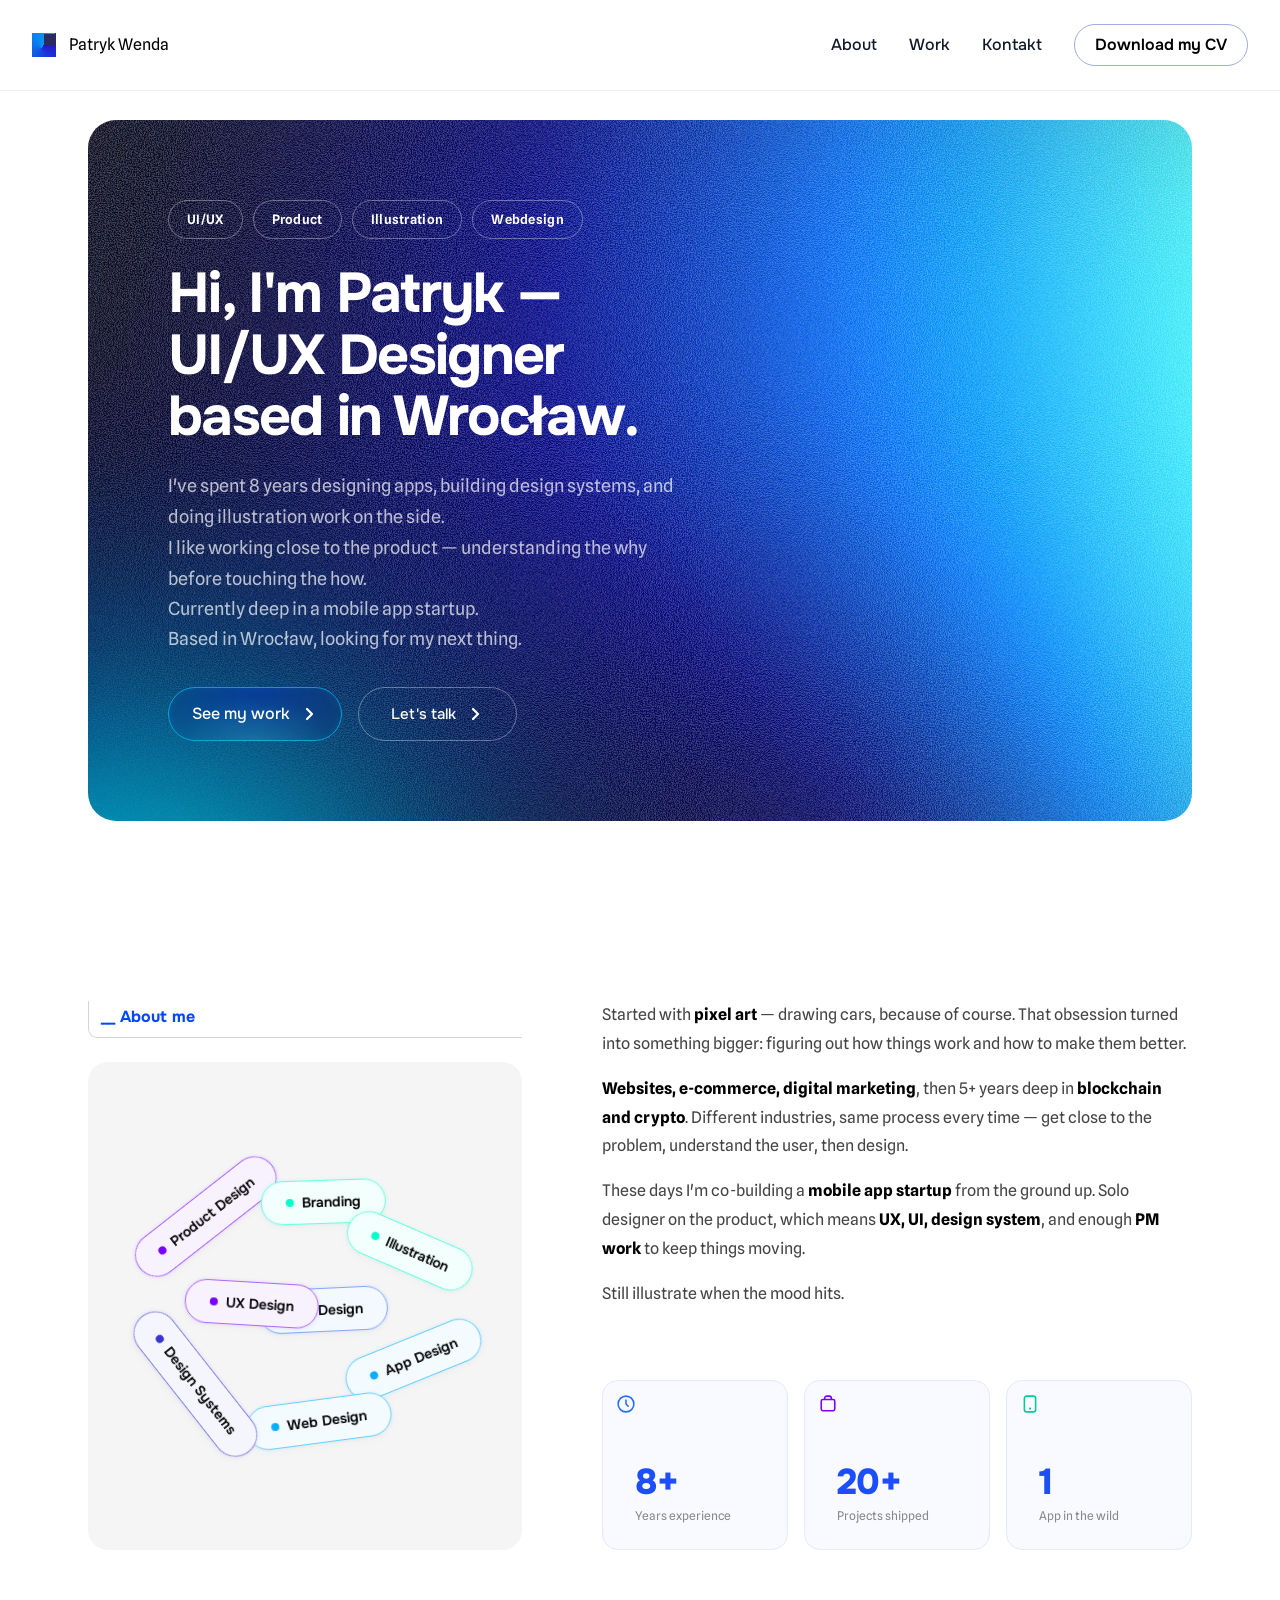
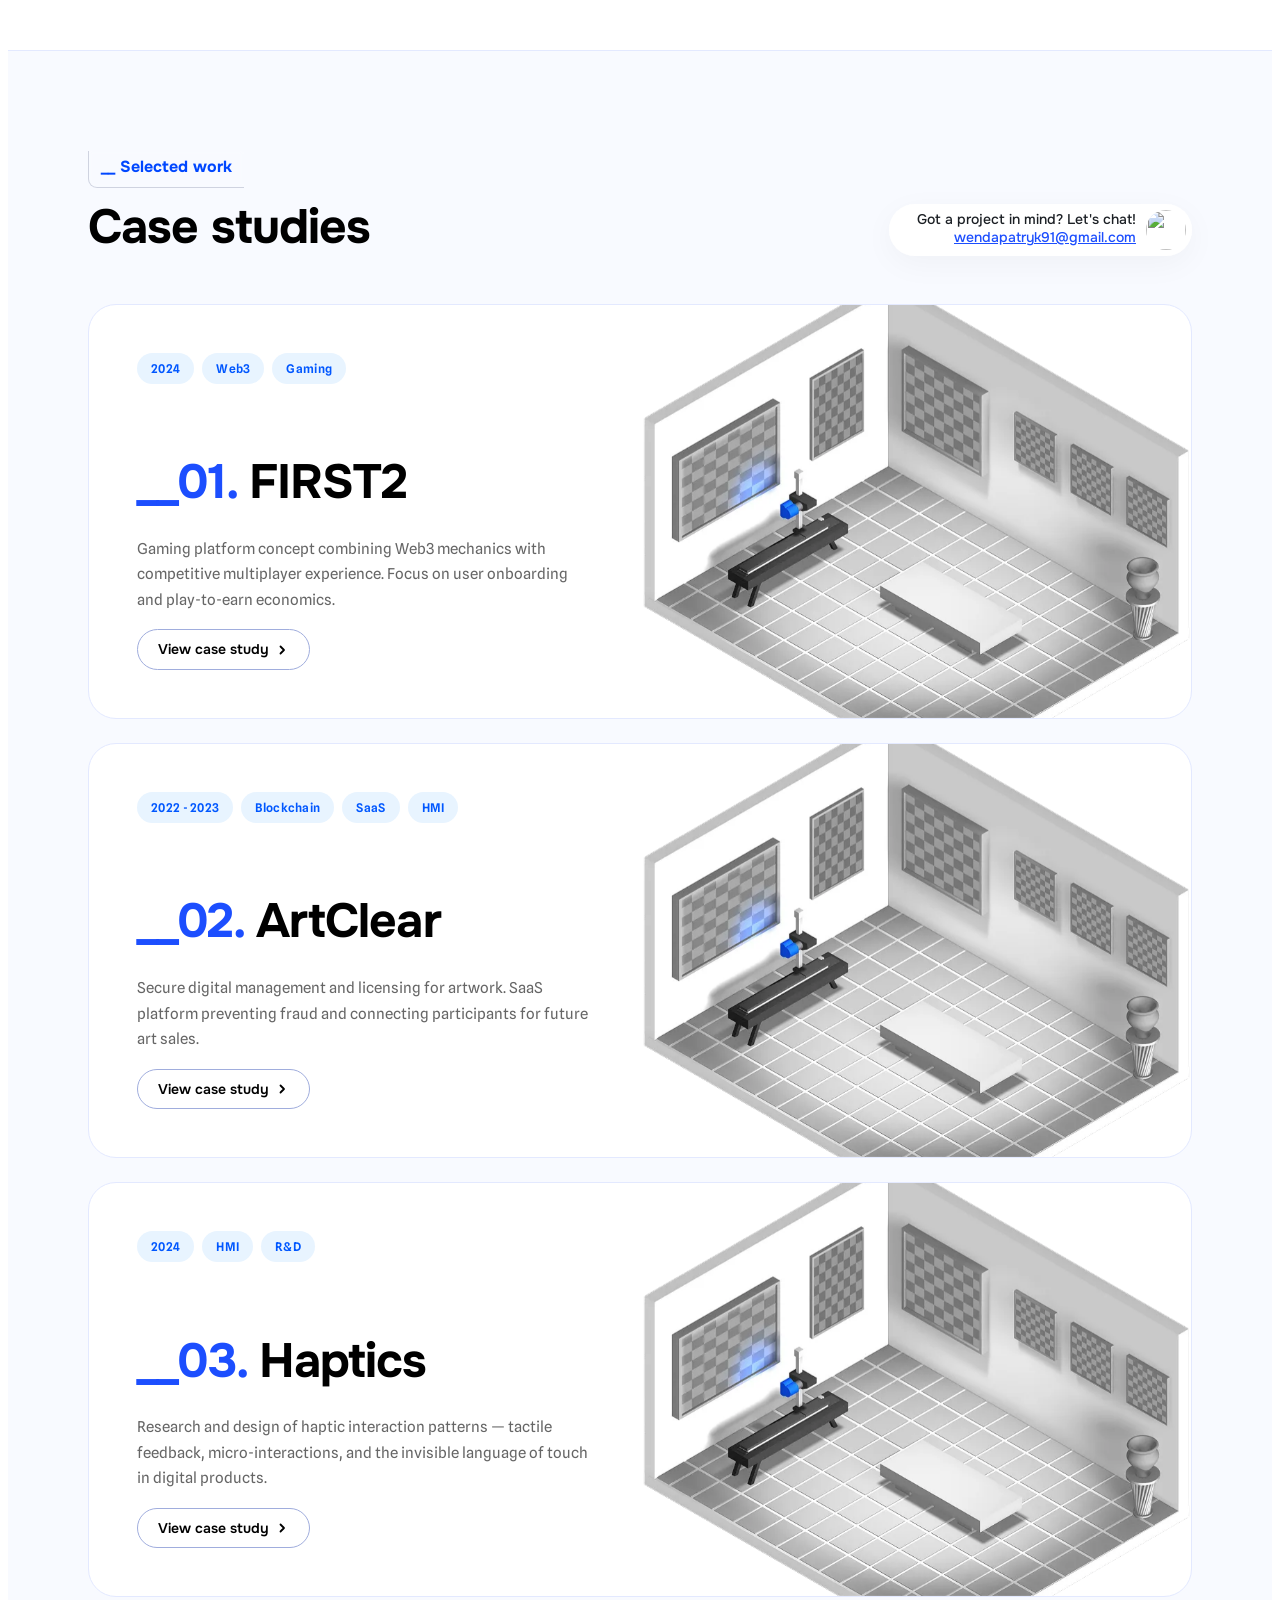
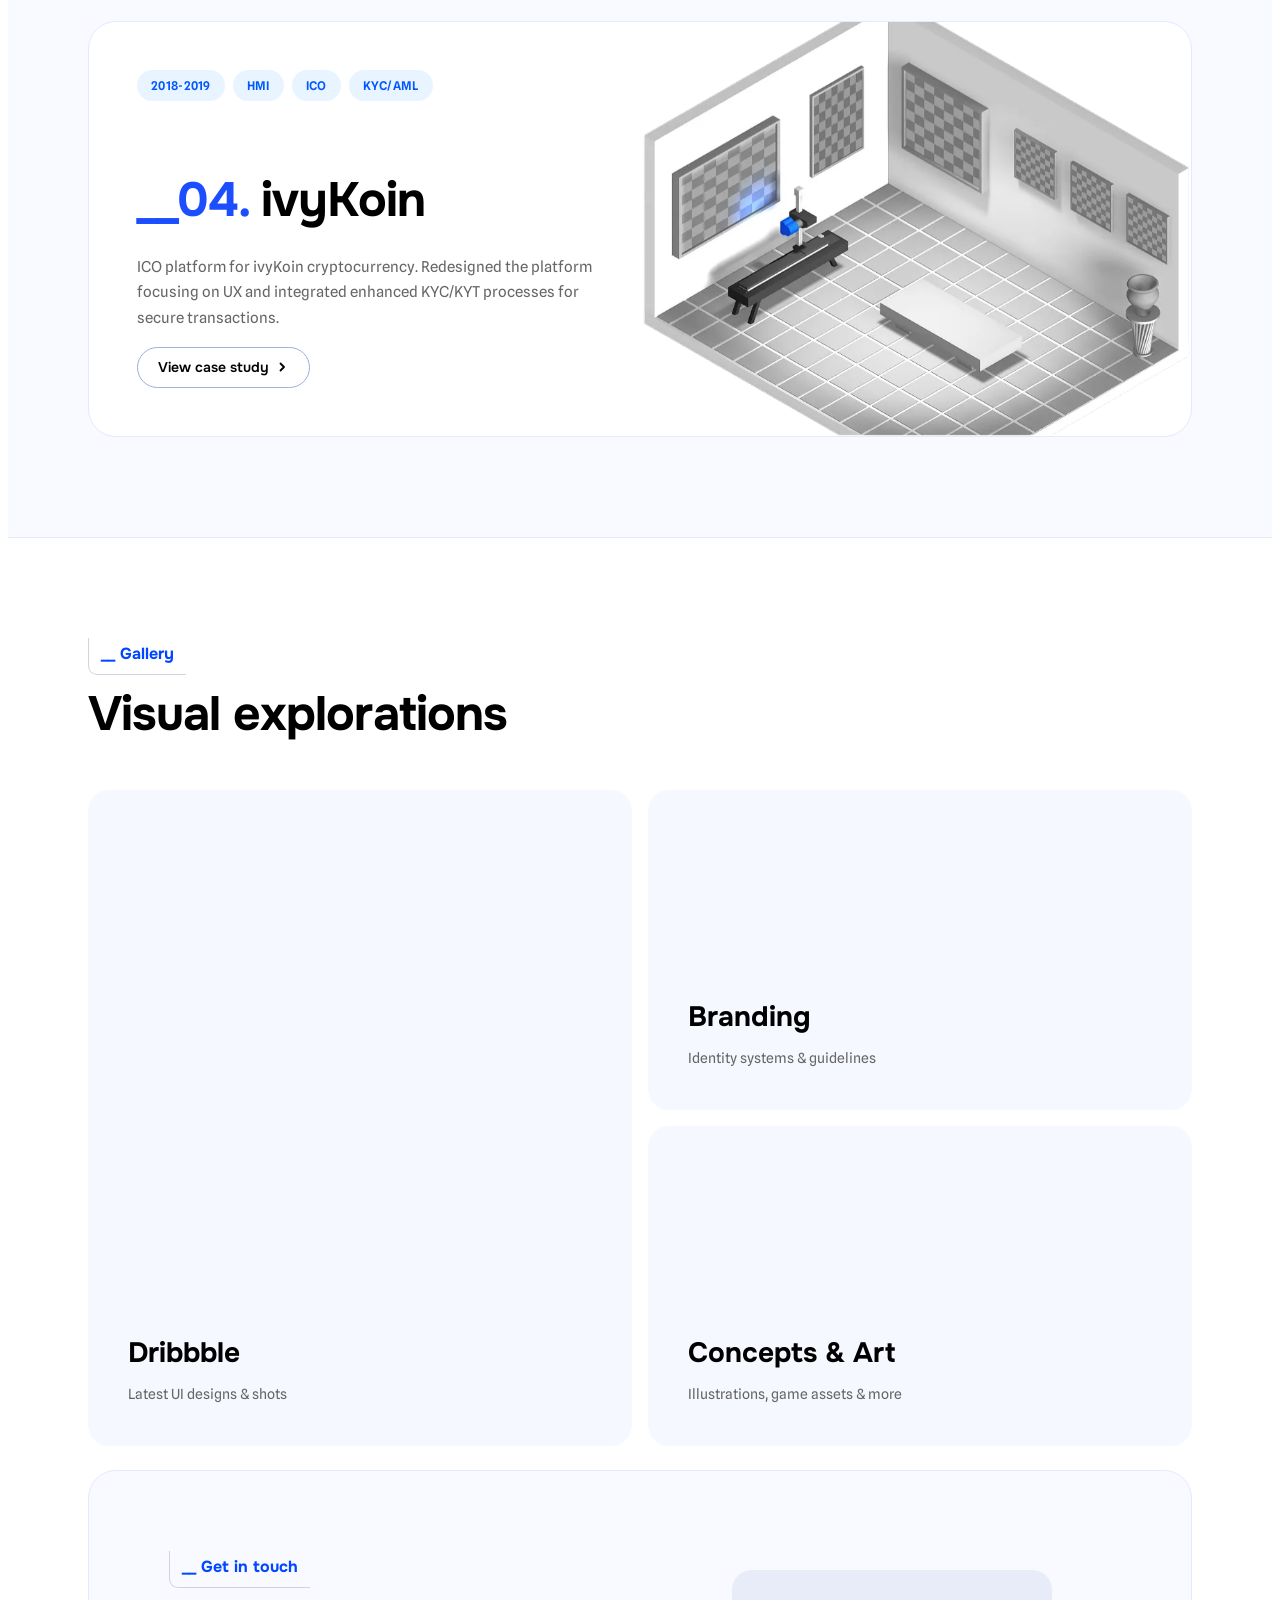
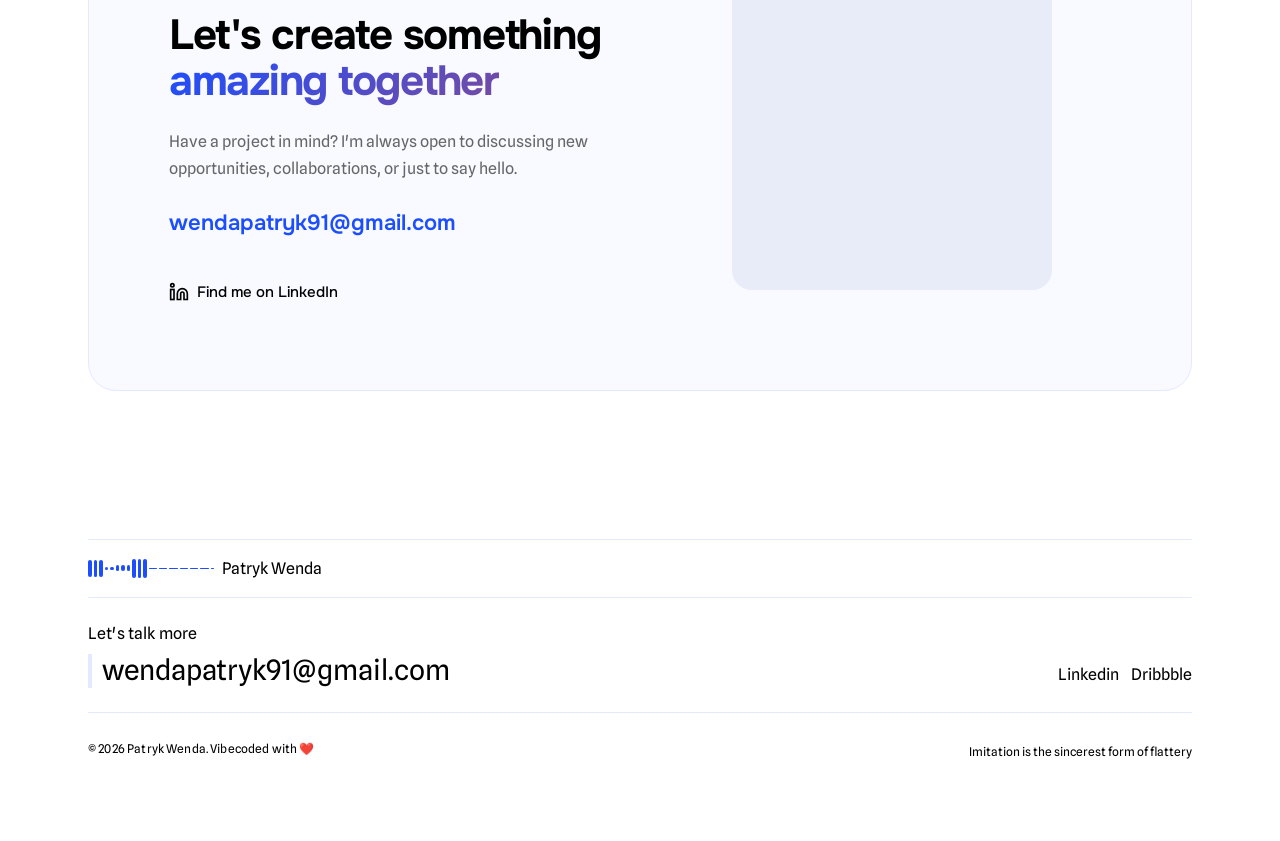
==== commit f45a1efb: "opt: konwersja PNG -> WebP (zmniejszenie rozmiaru)" ====
--- a/index.html
+++ b/index.html
@@ -157,7 +157,7 @@
               <span class="hm-work__row-cta">View case study <svg width="14" height="14" viewBox="0 0 14 14" fill="none"><path d="M5.5 3.5L9 7L5.5 10.5" stroke="currentColor" stroke-width="1.8" stroke-linecap="round" stroke-linejoin="round"/></svg></span>
             </div>
           </div>
-          <img src="Figma/placeholder_casestudy1.png" alt="" class="hm-work__row-img">
+          <img src="Figma/placeholder_casestudy1.webp" alt="" class="hm-work__row-img">
         </a>
 
         <a href="case-study/artclear.html" class="hm-work__row" data-reveal data-parallax>
@@ -174,7 +174,7 @@
               <span class="hm-work__row-cta">View case study <svg width="14" height="14" viewBox="0 0 14 14" fill="none"><path d="M5.5 3.5L9 7L5.5 10.5" stroke="currentColor" stroke-width="1.8" stroke-linecap="round" stroke-linejoin="round"/></svg></span>
             </div>
           </div>
-          <img src="Figma/placeholder_casestudy1.png" alt="" class="hm-work__row-img">
+          <img src="Figma/placeholder_casestudy1.webp" alt="" class="hm-work__row-img">
         </a>
 
         <a href="case-study/haptics.html" class="hm-work__row" data-reveal data-parallax data-transition="#000000">
@@ -190,7 +190,7 @@
               <span class="hm-work__row-cta">View case study <svg width="14" height="14" viewBox="0 0 14 14" fill="none"><path d="M5.5 3.5L9 7L5.5 10.5" stroke="currentColor" stroke-width="1.8" stroke-linecap="round" stroke-linejoin="round"/></svg></span>
             </div>
           </div>
-          <img src="Figma/placeholder_casestudy1.png" alt="" class="hm-work__row-img">
+          <img src="Figma/placeholder_casestudy1.webp" alt="" class="hm-work__row-img">
         </a>
 
         <a href="#" class="hm-work__row" data-reveal data-parallax>
@@ -207,7 +207,7 @@
               <span class="hm-work__row-cta">View case study <svg width="14" height="14" viewBox="0 0 14 14" fill="none"><path d="M5.5 3.5L9 7L5.5 10.5" stroke="currentColor" stroke-width="1.8" stroke-linecap="round" stroke-linejoin="round"/></svg></span>
             </div>
           </div>
-          <img src="Figma/placeholder_casestudy1.png" alt="" class="hm-work__row-img">
+          <img src="Figma/placeholder_casestudy1.webp" alt="" class="hm-work__row-img">
         </a>
 
       </div>
--- a/css/home.css
+++ b/css/home.css
@@ -38,7 +38,7 @@
   display: grid;
   grid-template-columns: 1fr 1fr;
   align-items: start;
-  background: url('../figma/placeholder_hero1.png') center/cover no-repeat;
+  background: url('../Figma/placeholder_hero1.webp') center/cover no-repeat;
   border-radius: 28px;
   padding: 80px 0 80px 80px;
   min-height: 500px;
@@ -765,7 +765,7 @@
     grid-template-columns: 1fr;
     padding: 0;
     min-height: auto;
-    background: linear-gradient(180deg, rgba(0,0,0,0.55) 0%, rgba(0,0,0,0.3) 60%, rgba(0,0,0,0.5) 100%), url('../figma/placeholder_hero1.png') center/cover no-repeat;
+    background: linear-gradient(180deg, rgba(0,0,0,0.55) 0%, rgba(0,0,0,0.3) 60%, rgba(0,0,0,0.5) 100%), url('../Figma/placeholder_hero1.webp') center/cover no-repeat;
   }
   .hm-hero__text { padding: 48px 48px 36px; gap: 24px; }
   .hm-hero__pills { gap: 12px; }
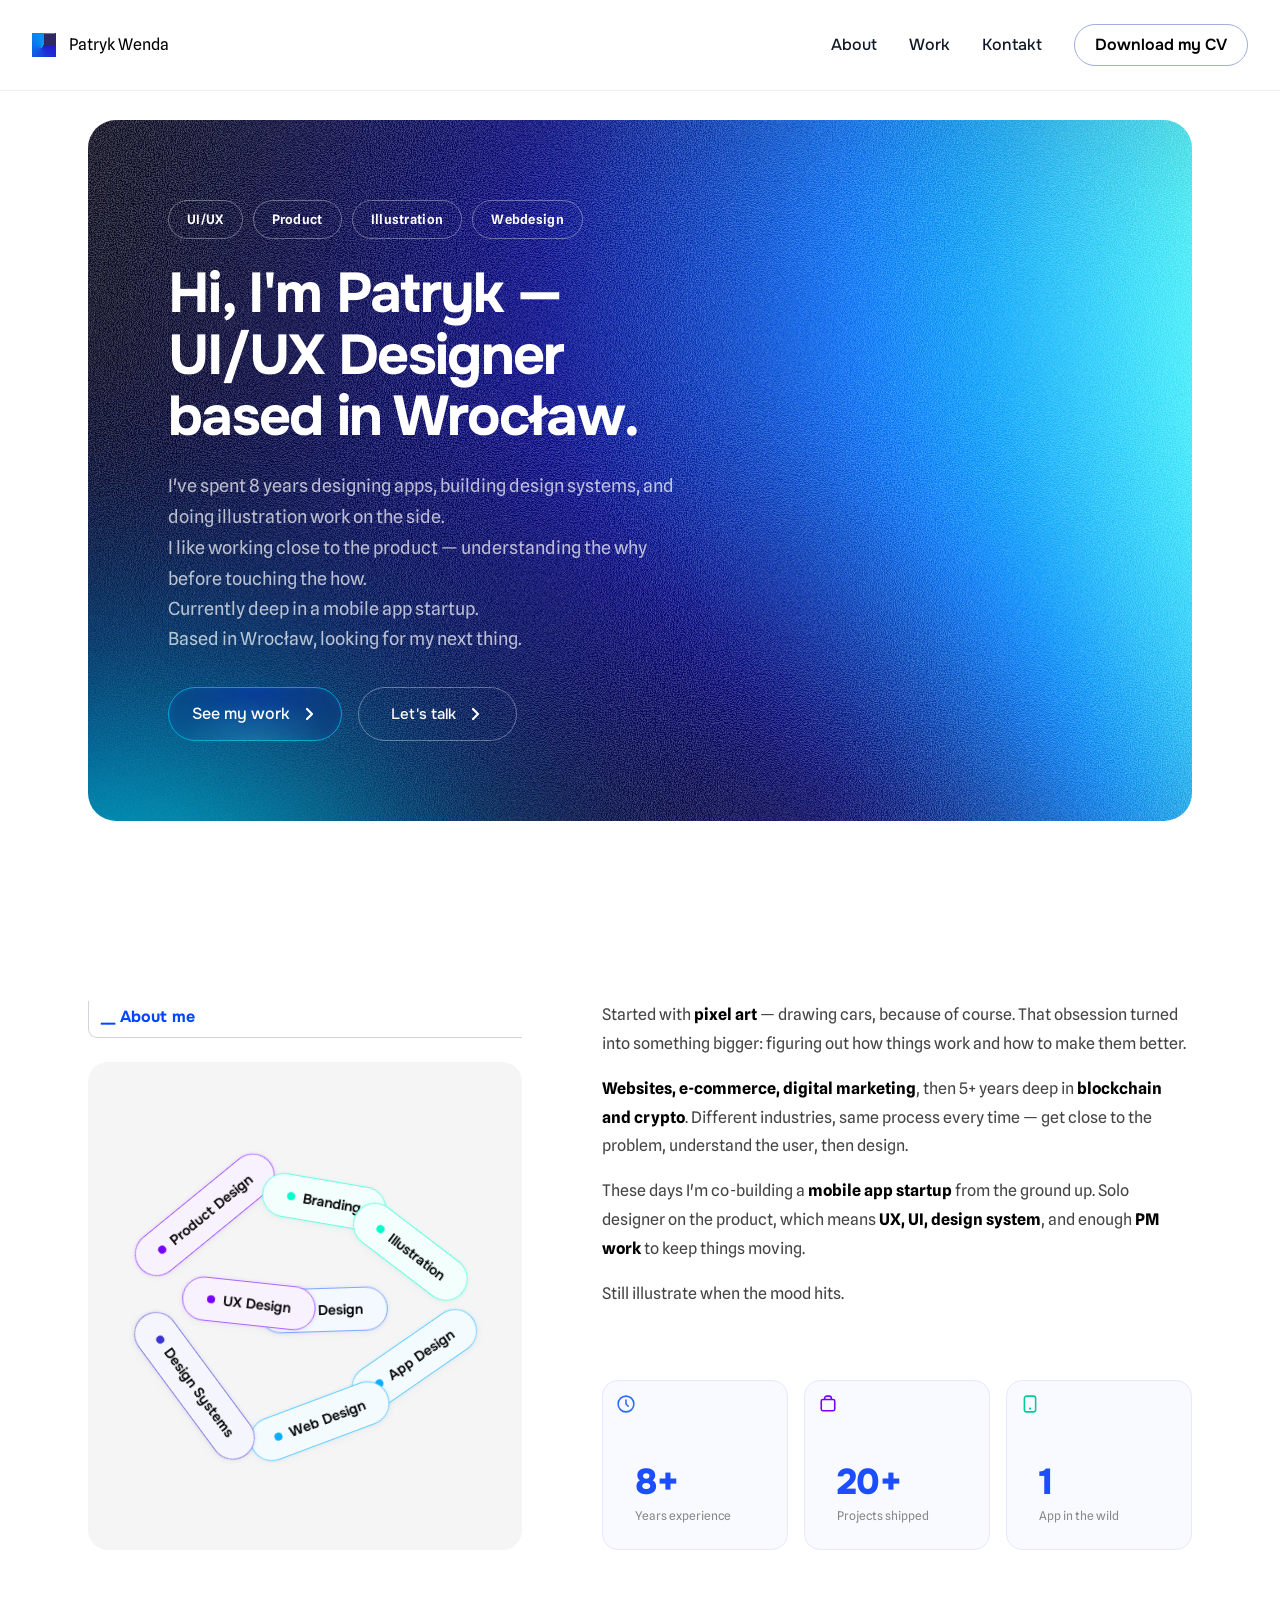
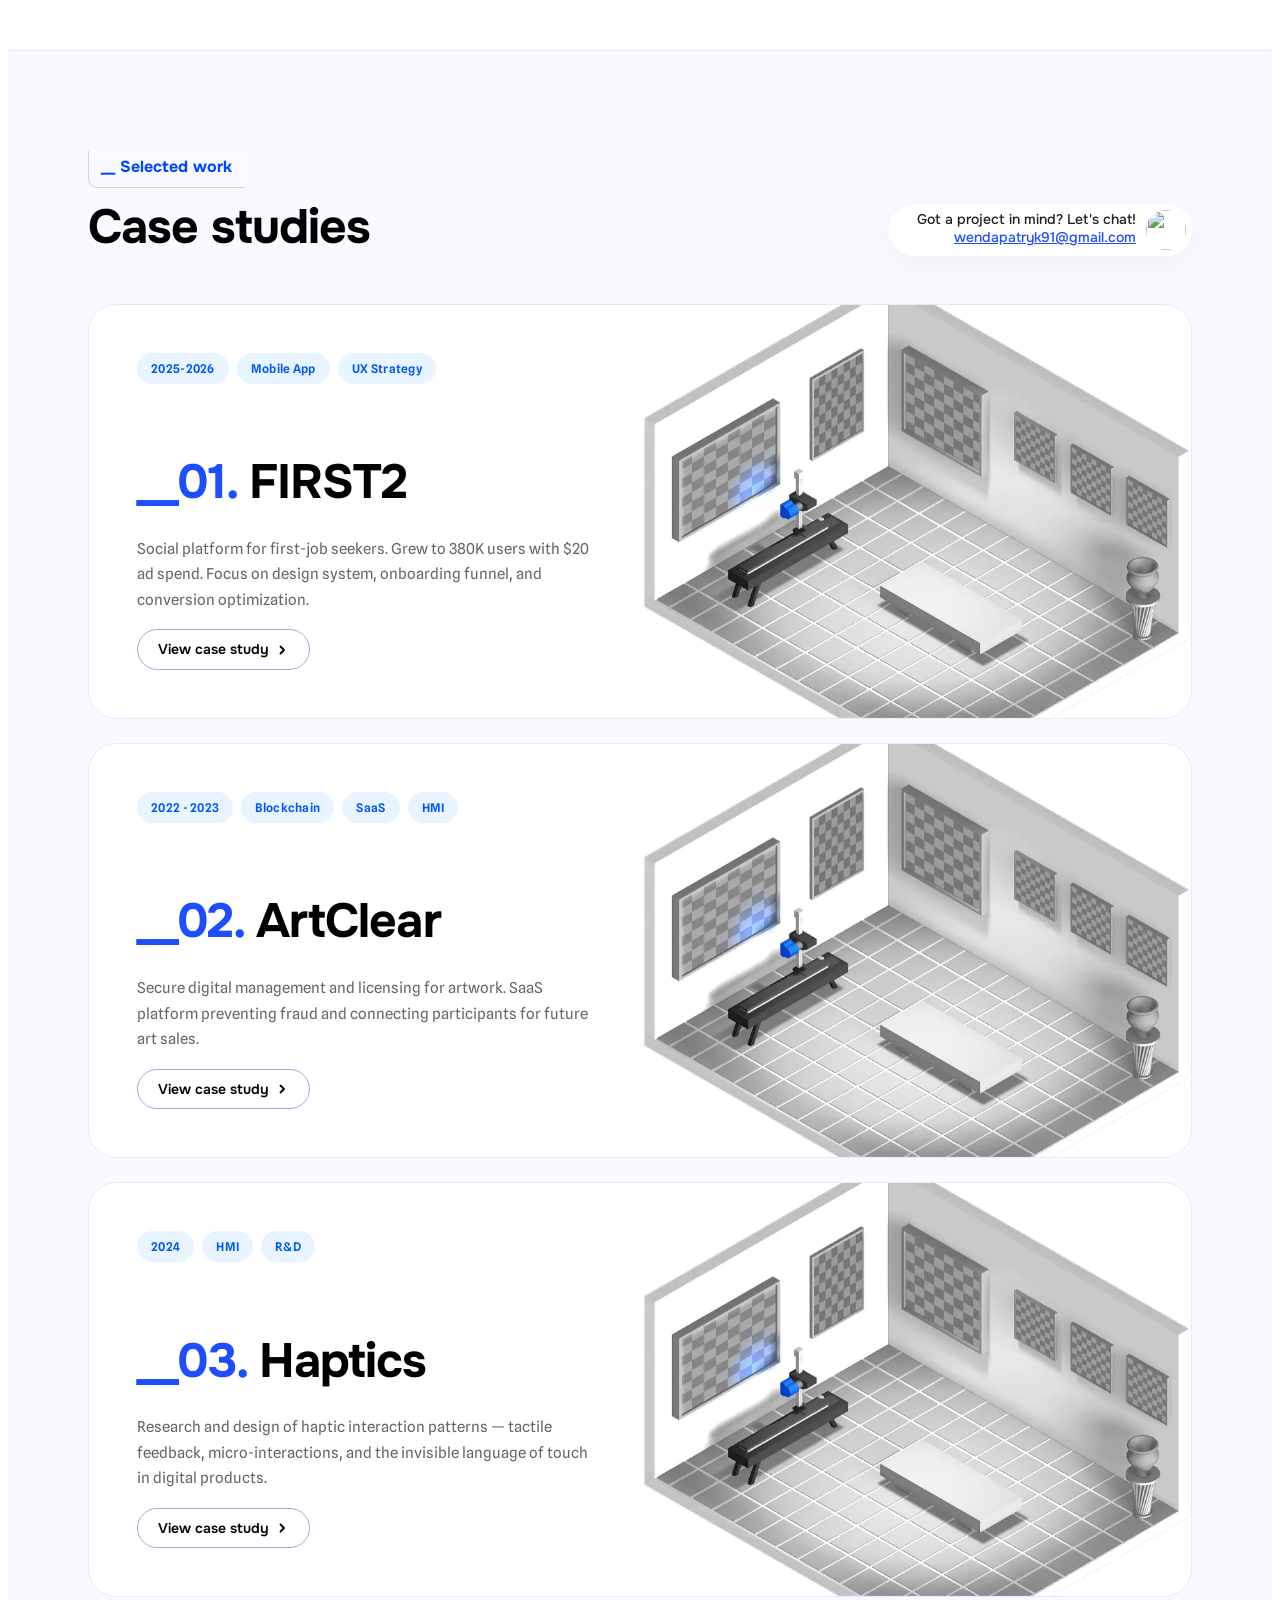
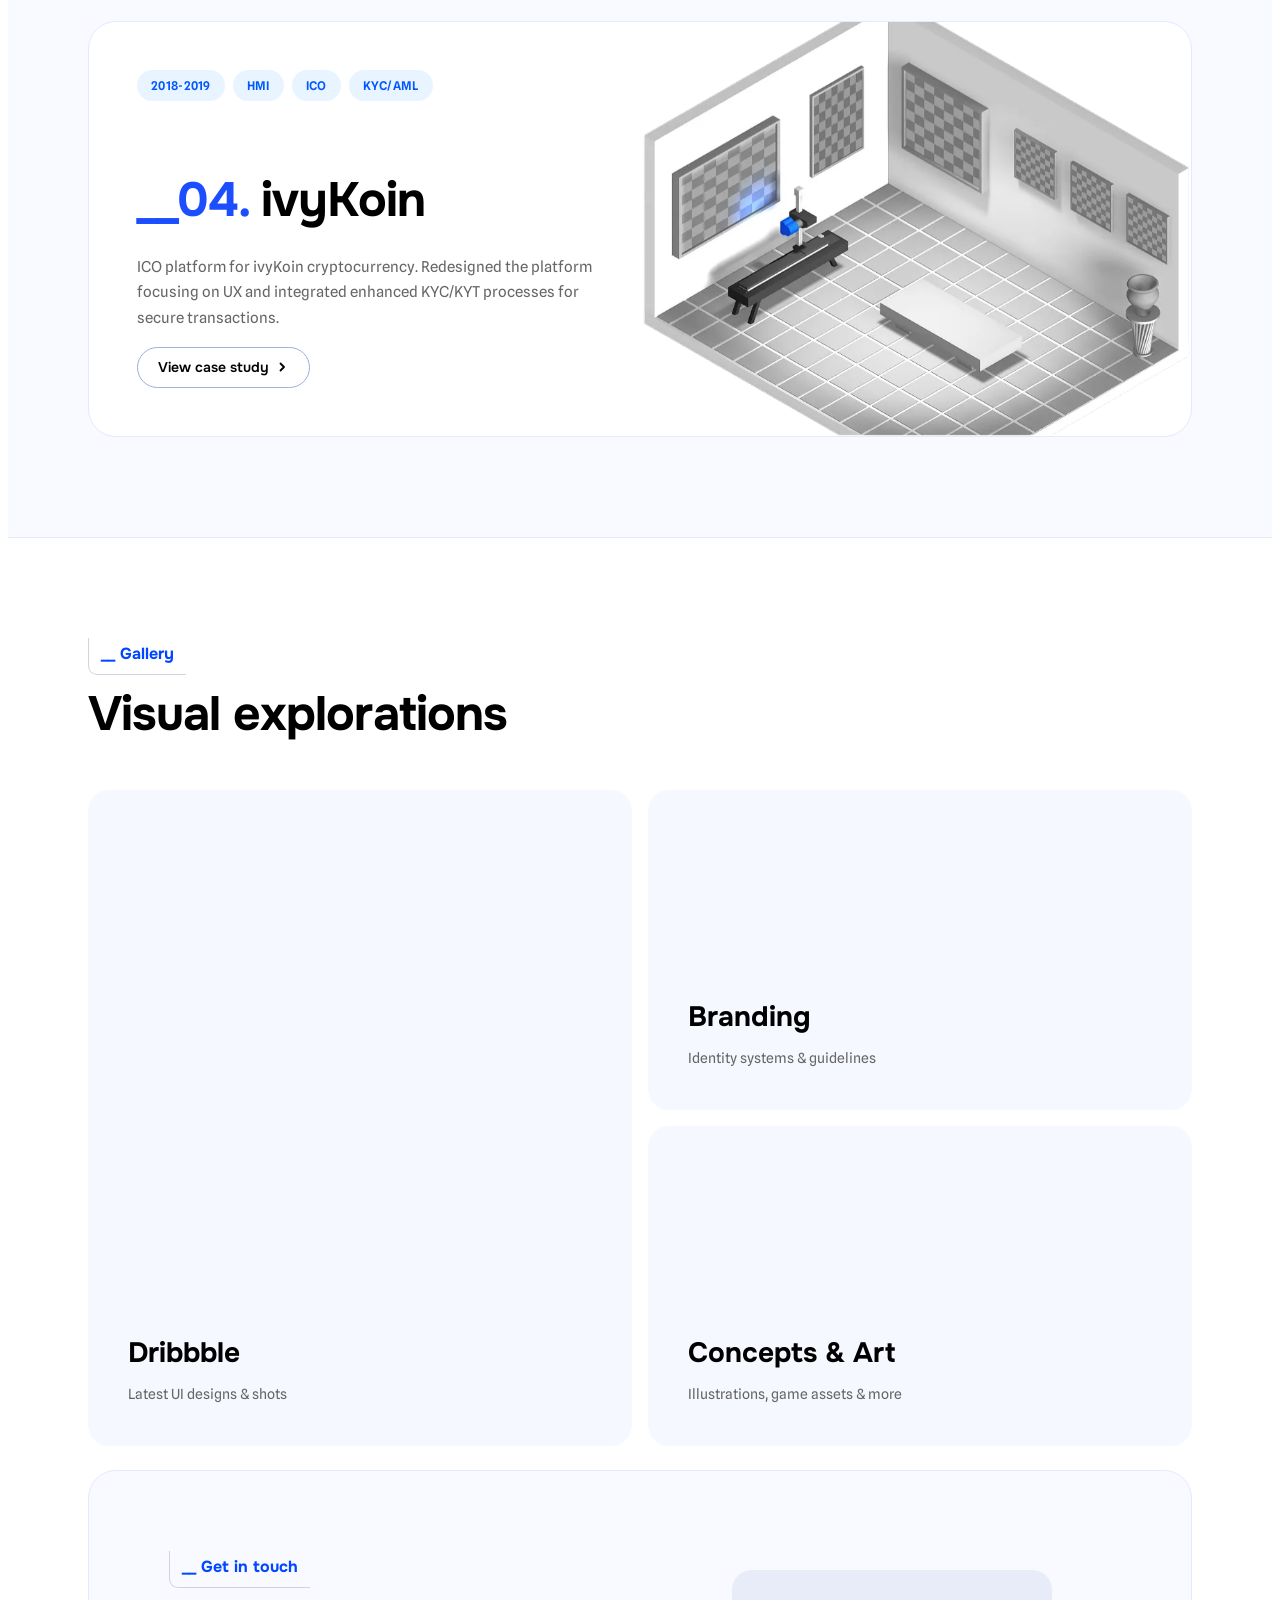
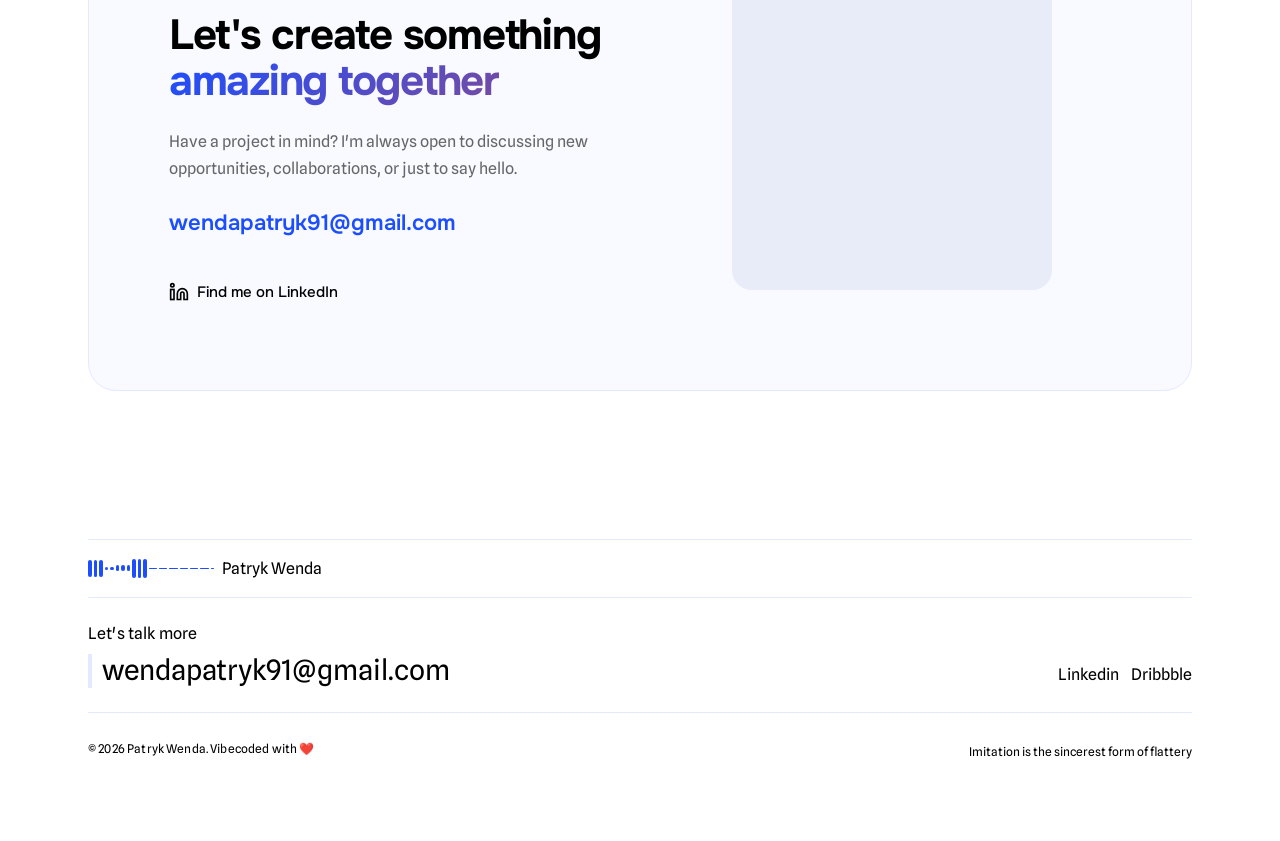
==== commit ab722409: "mobile: single column work cards, update FIRST2 tags/date, bump gap to 24px, fix padding at 768px br" ====
--- a/index.html
+++ b/index.html
@@ -147,13 +147,13 @@
         <a href="case-study/first2.html" class="hm-work__row" data-reveal data-parallax data-transition="#EEFF2F">
           <div class="hm-work__row-body">
             <div class="hm-work__row-tags">
-              <span>2024</span>
-              <span>Web3</span>
-              <span>Gaming</span>
+              <span>2025-2026</span>
+              <span>Mobile App</span>
+              <span>UX Strategy</span>
             </div>
             <div class="hm-work__row-bottom">
               <h3><span class="hm-work__row-num">__01.</span> FIRST2</h3>
-              <p>Gaming platform concept combining Web3 mechanics with competitive multiplayer experience. Focus on user onboarding and play-to-earn economics.</p>
+              <p>Social platform for first-job seekers. Grew to 380K users with $20 ad spend. Focus on design system, onboarding funnel, and conversion optimization.</p>
               <span class="hm-work__row-cta">View case study <svg width="14" height="14" viewBox="0 0 14 14" fill="none"><path d="M5.5 3.5L9 7L5.5 10.5" stroke="currentColor" stroke-width="1.8" stroke-linecap="round" stroke-linejoin="round"/></svg></span>
             </div>
           </div>
--- a/css/case-study.css
+++ b/css/case-study.css
@@ -17,12 +17,15 @@
   --cs-container: 1440px;
 }
 
+html { overflow-x: hidden; }
+
 body.cs-page {
   font-family: 'Spline Sans', sans-serif;
   background: var(--cs-bg);
   color: var(--cs-text);
   line-height: 1.6;
   padding-top: 72px;
+  overflow-x: hidden;
 }
 
 .cs-page .container {
@@ -429,6 +432,7 @@
 }
 
 .cs-process__card {
+  box-sizing: border-box;
   flex: 1;
   height: 400px;
   padding: 24px;
@@ -683,8 +687,8 @@
   .cs-image-row-3 { grid-template-columns: 1fr; }
   .cs-details { flex-direction: column; }
   .cs-details__card { flex-wrap: wrap; gap: 24px; }
-  .cs-process { flex-wrap: wrap; border: none; }
-  .cs-process__card { min-width: 280px; }
+  .cs-process { flex-wrap: wrap; border: none; gap: 16px; }
+  .cs-process__card { flex: 1 1 280px; min-width: 220px; }
   .cs-footer { padding: 24px 0; }
   .cs-footer__middle { flex-direction: column; align-items: flex-start; gap: 24px; }
   .cs-footer__bottom { flex-direction: column; align-items: flex-start; gap: 8px; }
@@ -737,7 +741,7 @@
   .cs-section__number { font-size: 64px; line-height: 1; }
   .cs-details { padding: 32px 0; gap: 24px; }
   .cs-process { padding: 32px 0; gap: 16px; }
-  .cs-process__card { height: auto; min-height: 280px; }
+  .cs-process__card { flex: 1 1 calc(50% - 8px); min-width: 220px; height: 280px; }
   .cs-footer { padding: 16px 0; }
   .cs-footer__email-text { font-size: 22px; line-height: 28px; }
   .cs-page .container { padding: 0 24px; }
@@ -758,12 +762,13 @@
   .cs-details__title { font-size: 24px; line-height: 30px; margin-bottom: 12px; }
   .cs-details__card { flex-direction: column; gap: 16px; padding: 20px 16px; }
   .cs-details__col { gap: 12px; }
-  .cs-process { padding: 20px 0; gap: 12px; }
-  .cs-process__card { min-width: 100%; height: auto; min-height: 200px; padding: 20px; }
+  .cs-process { padding: 20px 0; gap: 12px; flex-direction: column; }
+  .cs-process__card { width: 100%; min-width: 0; max-width: 100%; height: auto; min-height: 160px; padding: 16px; }
   .cs-process__body h3 { font-size: 24px; line-height: 30px; }
   .cs-process__body p { font-size: 14px; line-height: 20px; }
-  .cs-image-row, .cs-image-row-2, .cs-image-row-3 { margin: 16px 0; gap: 12px; }
-  .cs-image-row-2, .cs-image-row-3 { grid-template-columns: 1fr; }
+  .cs-image-row { overflow-x: auto; -webkit-overflow-scrolling: touch; scroll-snap-type: x mandatory; margin: 16px 0; gap: 12px; touch-action: pan-x pan-y; }
+  .cs-image-row__item { scroll-snap-align: start; flex-shrink: 0; }
+  .cs-image-row-2, .cs-image-row-3 { margin: 16px 0; gap: 12px; grid-template-columns: 1fr; }
   .cs-footer { padding: 12px 0; }
   .cs-footer__middle { gap: 16px; }
   .cs-footer__email-text { font-size: 18px; line-height: 24px; }
@@ -815,6 +820,12 @@
   width: 16px;
   height: 16px;
   transition: transform 0.3s ease;
+}
+
+.toc-widget__toggle.is-open {
+  background: var(--cs-accent);
+  border-color: var(--cs-accent);
+  color: #fff;
 }
 
 .toc-widget__toggle.is-open svg {
@@ -902,10 +913,24 @@
 
 @media (max-width: 768px) {
   .toc-widget {
-    right: 12px;
+    right: 20px;
+    top: auto;
+    bottom: 68px;
+    transform: none;
+  }
+  .toc-widget__toggle {
+    width: 44px;
+    height: 44px;
   }
   .toc-widget__panel {
     min-width: 170px;
+    top: auto;
+    bottom: 52px;
+    transform: scale(0.92);
+    transform-origin: bottom right;
+  }
+  .toc-widget__panel.is-open {
+    transform: scale(1);
   }
 }
 
@@ -936,26 +961,26 @@
   pointer-events: auto;
 }
 
-.back-to-top.visible.at-bottom {
+.cs-page .back-to-top.visible:hover {
+  background: color-mix(in srgb, var(--cs-accent) 8%, var(--cs-bg));
+  border-color: var(--cs-accent);
+  color: var(--cs-accent);
+}
+
+.cs-page .back-to-top.visible.at-bottom {
   background: var(--cs-accent);
   color: #fff;
   border-color: var(--cs-accent);
 }
 
-.back-to-top.visible:hover {
-  background: var(--cs-accent);
-  color: #fff;
-  border-color: var(--cs-accent);
-}
-
 /* ─── Radar Pulse ─── */
 
 @media (max-width: 768px) {
   .back-to-top {
-    bottom: 20px;
+    bottom: 16px;
     right: 20px;
-    width: 40px;
-    height: 40px;
+    width: 44px;
+    height: 44px;
     font-size: 18px;
   }
 }
--- a/css/home.css
+++ b/css/home.css
@@ -810,11 +810,21 @@
   .hm-stat { flex: 1; min-width: 100px; padding: 16px 20px; }
   .hm-stat__number { font-size: 28px; }
 
-  .hm-work__header { flex-direction: column; gap: 16px; margin-bottom: 32px; }
+  .hm-work__header { flex-direction: column; gap: 12px; margin-bottom: 24px; }
   .hm-work__pill-text span:first-child { font-size: 12px; }
   .hm-work__pill-email { font-size: 12px; }
   .hm-work__pill-avatar { width: 32px; height: 32px; }
   .hm-work__pill { gap: 8px; padding: 5px 5px 5px 22px; }
+  .hm-work__list { gap: 24px; }
+  .hm-work__row { grid-template-columns: 1fr; }
+  .hm-work__row-body { padding: 24px; gap: 14px; }
+  .hm-work__row-tags { gap: 6px; }
+  .hm-work__row-tags span { font-size: 12px; padding: 4px 12px; }
+  .hm-work__row-bottom h3 { font-size: 28px; }
+  .hm-work__row-bottom { gap: 12px; }
+  .hm-work__row-body p { font-size: 14px; line-height: 1.6; }
+  .hm-work__row-cta { font-size: 13px; }
+  .hm-work__row-img { aspect-ratio: 16 / 9; }
 
   .hm-contact { padding: 0 0 64px; }
   .hm-contact__bento {
@@ -856,20 +866,14 @@
   .hm-stat__label { font-size: 11px; }
 
   .hm-work { padding: 40px 0; }
-  .hm-work__header { margin-bottom: 24px; gap: 12px; }
   .hm-work__pill { gap: 6px; padding: 4px 4px 4px 18px; }
   .hm-work__pill-text span:first-child { font-size: 11px; }
   .hm-work__pill-email { font-size: 11px; }
   .hm-work__pill-avatar { width: 28px; height: 28px; }
-  .hm-work__list { gap: 16px; }
   .hm-work__row { border-radius: 20px; }
   .hm-work__row-body { padding: 20px; gap: 12px; }
-  .hm-work__row-tags { gap: 6px; }
   .hm-work__row-tags span { font-size: 11px; padding: 4px 10px; }
   .hm-work__row-bottom h3 { font-size: 22px; }
-  .hm-work__row-bottom { gap: 10px; }
-  .hm-work__row-body p { font-size: 14px; line-height: 1.6; }
-  .hm-work__row-cta { font-size: 13px; }
 
   .hm-gallery { padding: 40px 0 0; }
   .hm-gallery__header { margin-bottom: 24px; }
@@ -929,10 +933,10 @@
 
 @media (max-width: 768px) {
   .back-to-top {
-    bottom: 20px;
+    bottom: 16px;
     right: 20px;
-    width: 40px;
-    height: 40px;
+    width: 44px;
+    height: 44px;
     font-size: 18px;
   }
 }
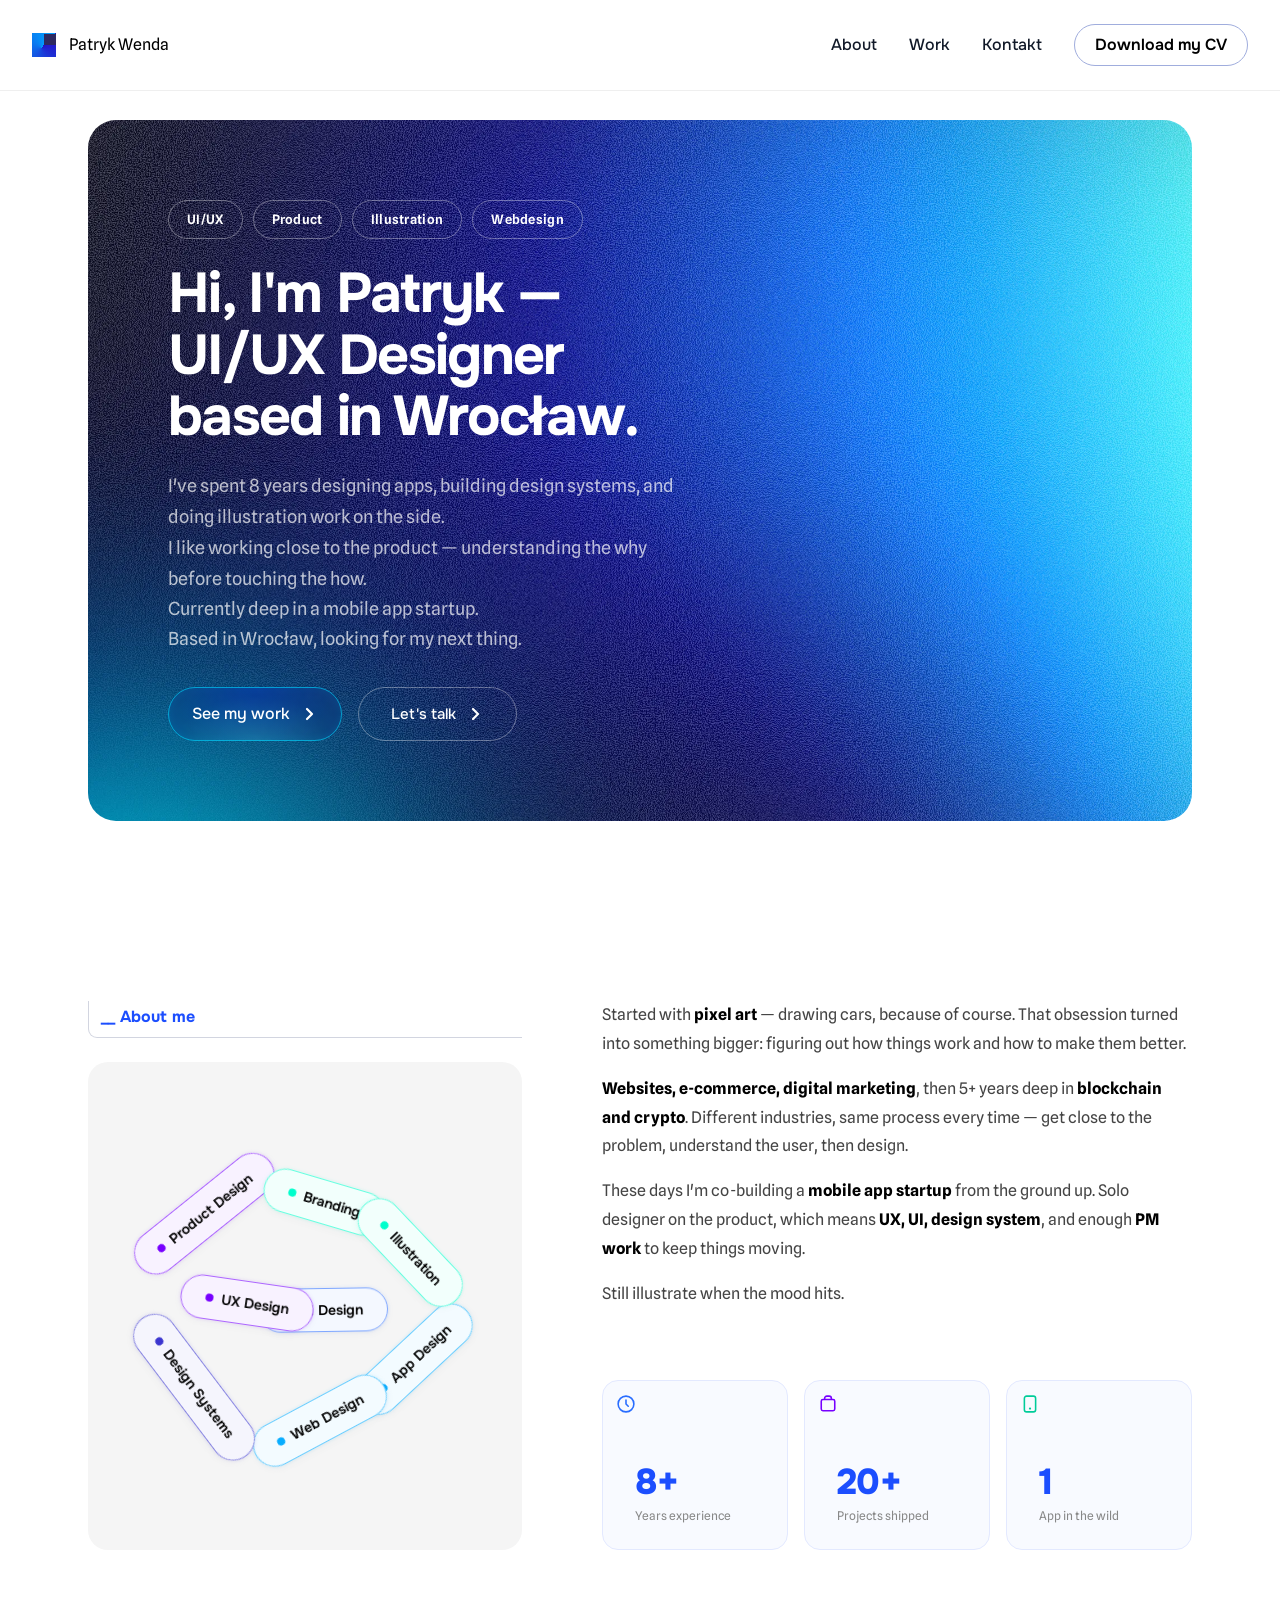
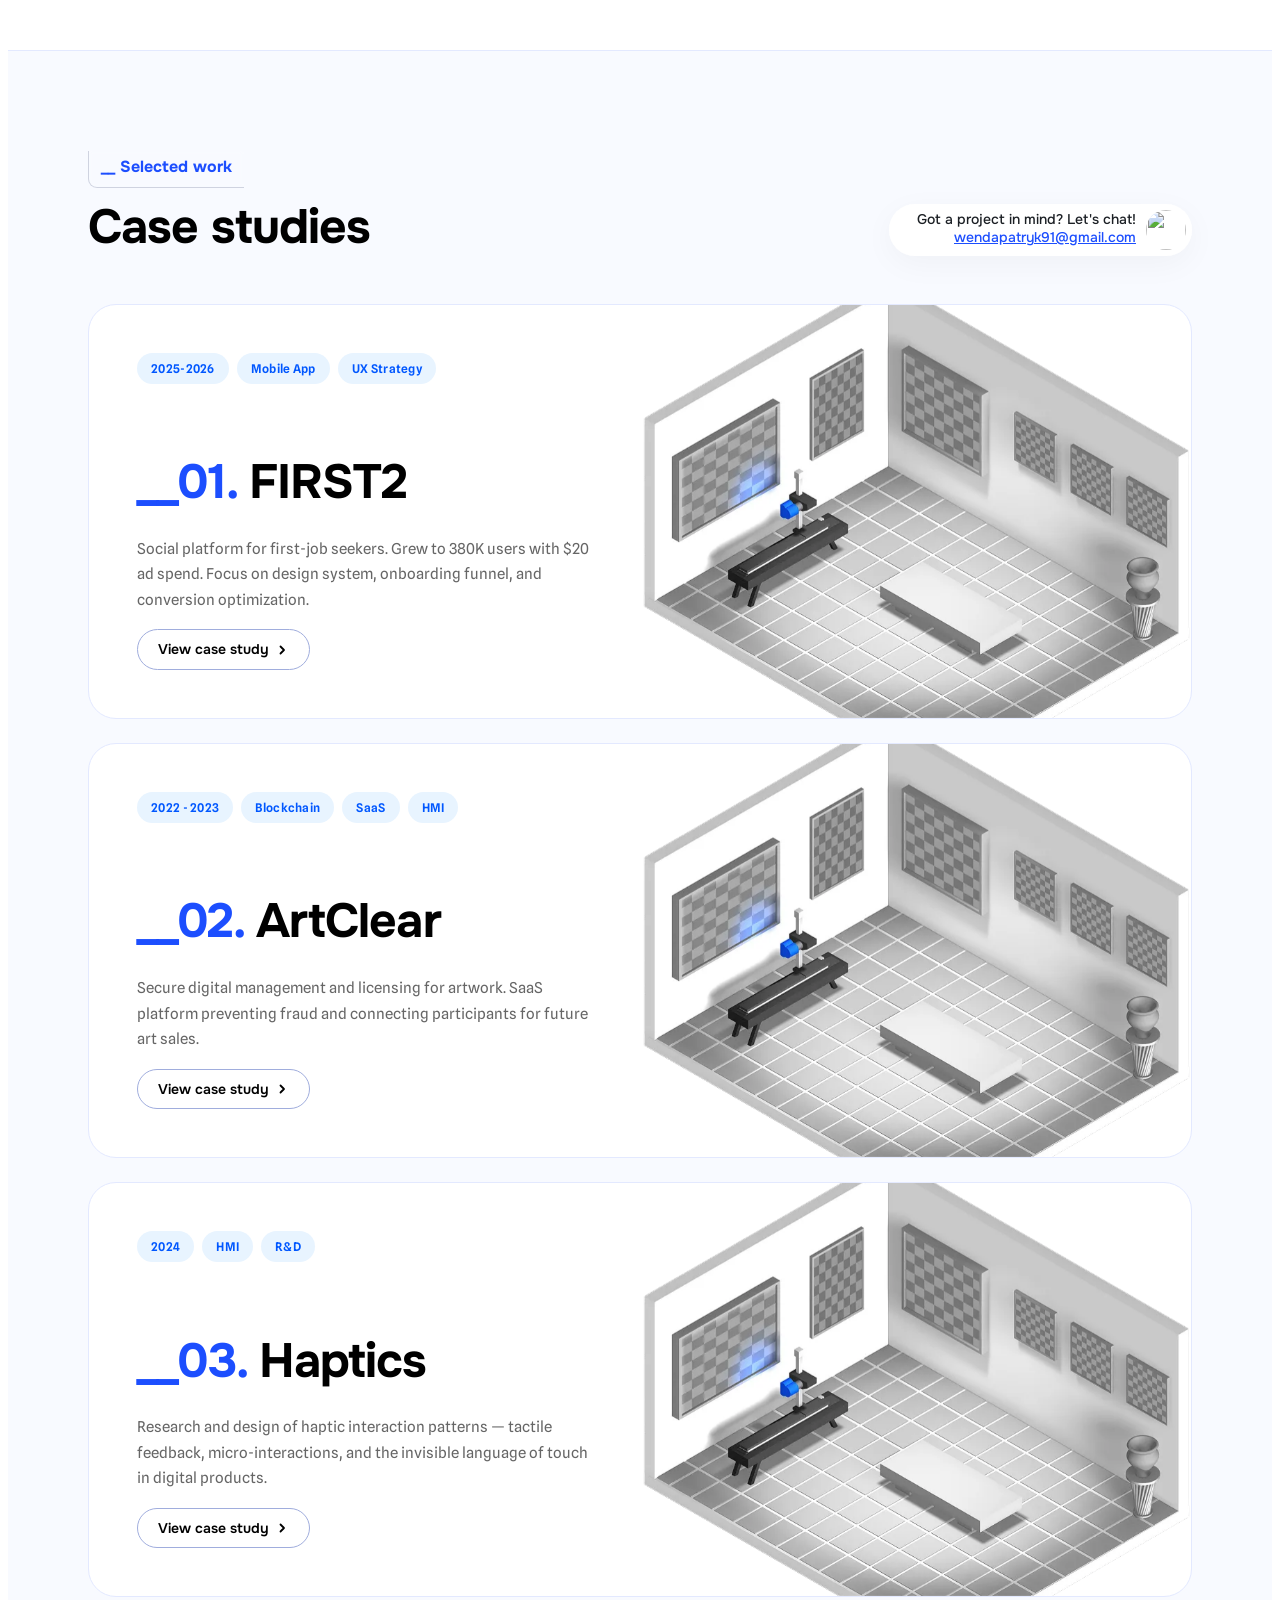
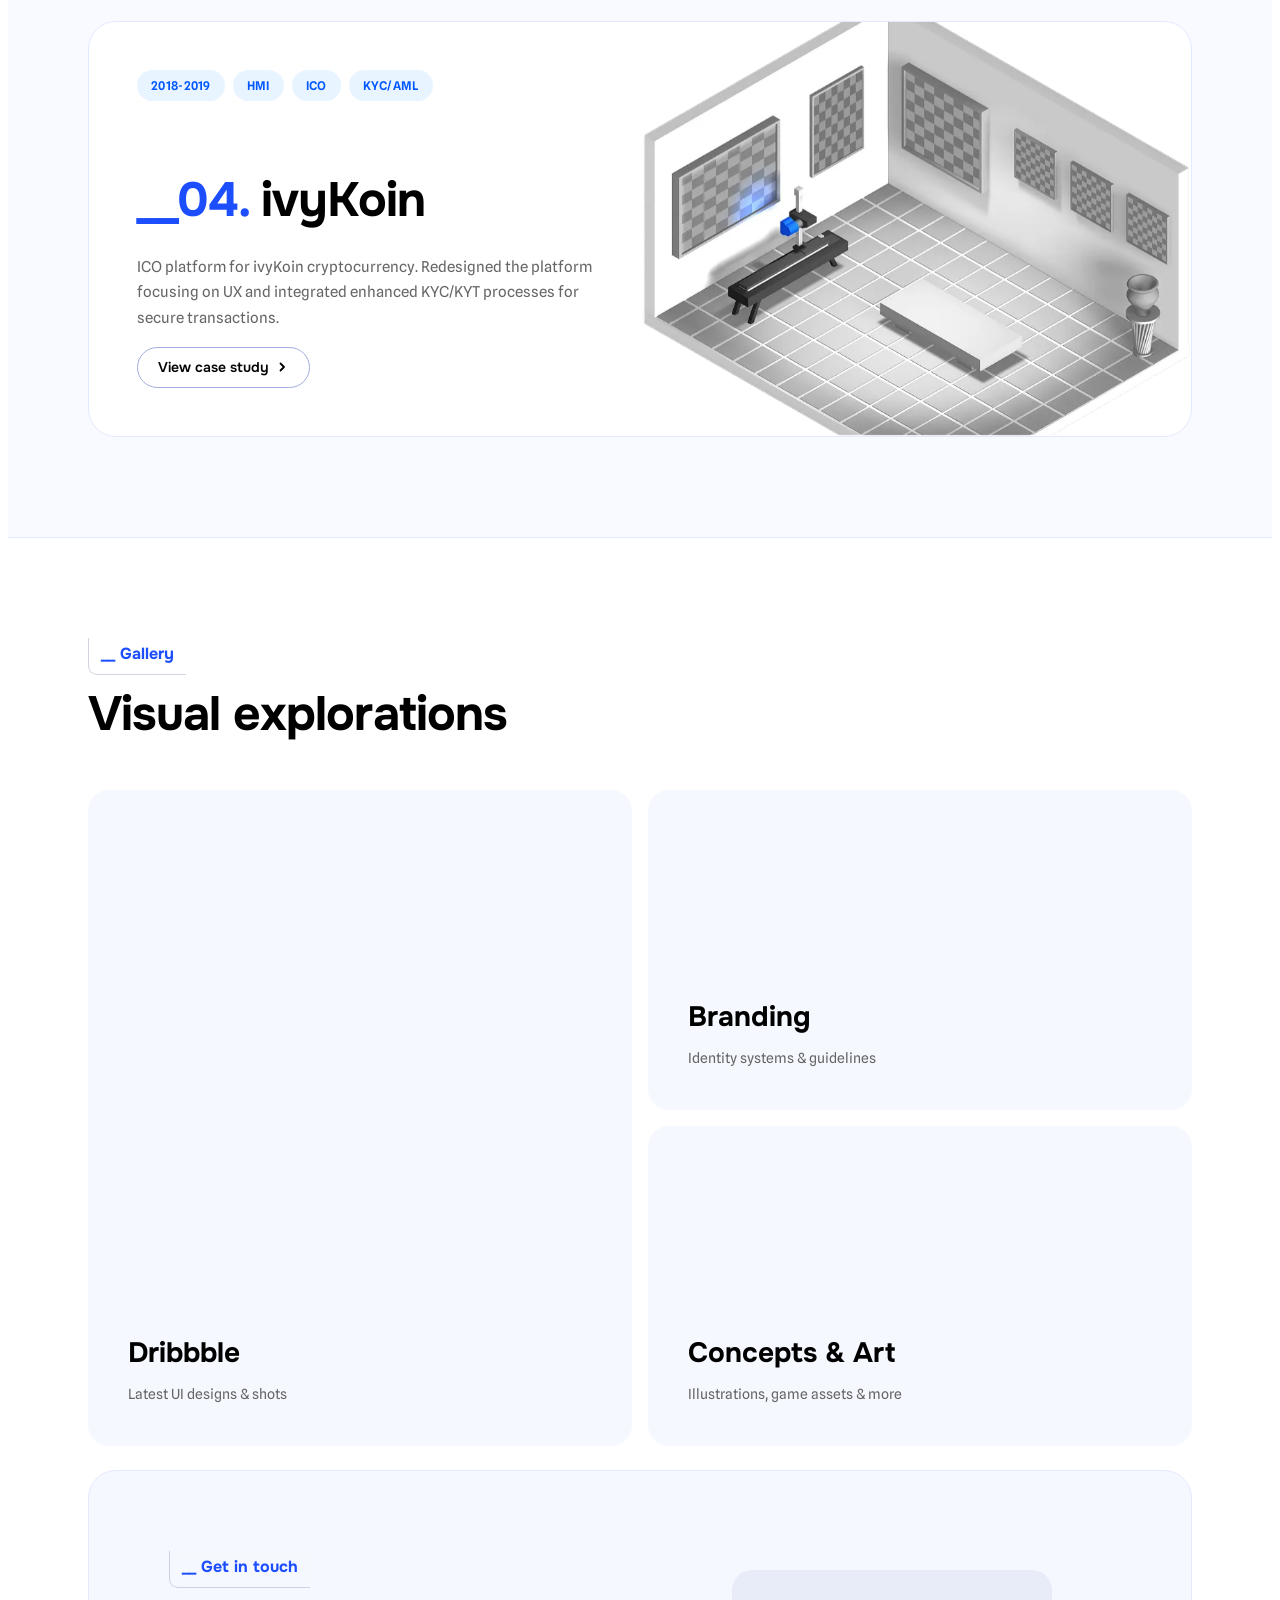
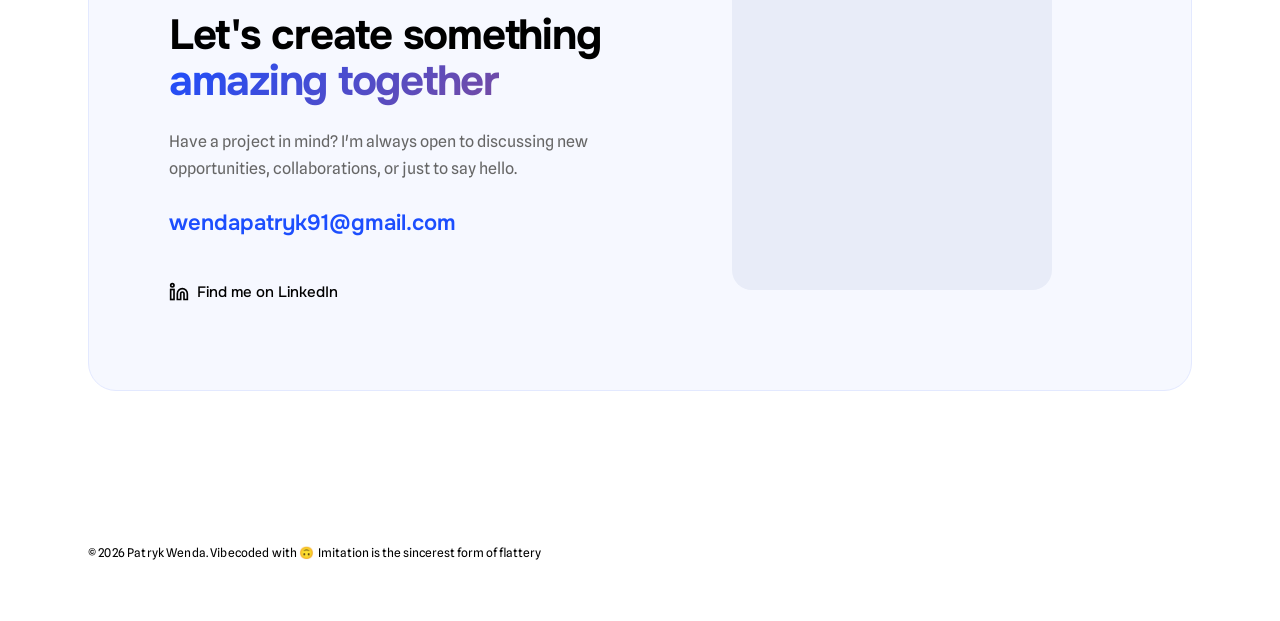
==== commit 1c51a25f: "5a summary comparison with yellow bento variants + footer cleanup across pages" ====
--- a/index.html
+++ b/index.html
@@ -271,34 +271,8 @@
   <!-- Footer -->
   <footer class="cs-footer">
     <div class="container">
-    <div class="cs-footer__top">
-      <div class="cs-footer__equalizer">
-        <span></span><span></span><span></span><span></span><span></span>
-        <span></span><span></span><span></span><span></span><span></span>
-        <span></span><span></span><span></span><span></span><span></span>
-        <span></span><span></span><span></span>
-      </div>
-      <span class="cs-footer__brand">Patryk Wenda</span>
-    </div>
-
-    <div class="cs-footer__middle">
-      <div class="cs-footer__cta">
-        <div class="cs-footer__cta-label">Let's talk more</div>
-        <div class="cs-footer__email">
-          <span class="cs-footer__email-bar"></span>
-          <span class="cs-footer__email-text">wendapatryk91@gmail.com</span>
-        </div>
-      </div>
-      <div class="cs-footer__socials">
-        <a href="https://www.linkedin.com/in/patrykwenda91/" target="_blank">Linkedin</a>
-        <a href="https://dribbble.com/Patryk_Wenda" target="_blank">Dribbble</a>
-      </div>
-    </div>
-
-    <div class="cs-footer__bottom">
-      <span class="cs-footer__copy">© 2026 Patryk Wenda. Vibecoded with ❤️</span>
+      <span class="cs-footer__copy">© 2026 Patryk Wenda. Vibecoded with 🙃</span>
       <span class="cs-footer__quote">Imitation is the sincerest form of flattery</span>
-    </div>
     </div>
   </footer>
 
--- a/css/home.css
+++ b/css/home.css
@@ -11,7 +11,7 @@
   border-bottom: 1px solid rgba(181, 186, 203, 0.60);
   border-bottom-left-radius: 9px;
   backdrop-filter: blur(2px);
-  color: #0047FF;
+  color: var(--cs-accent);
   font-size: 16px;
   font-weight: 700;
   font-family: 'Onest', sans-serif;
@@ -674,7 +674,7 @@
   grid-template-columns: 1fr 1fr;
   gap: 64px;
   align-items: center;
-  background: #F8FAFF;
+  background: var(--cs-card-bg);
   border: 1px solid var(--cs-border);
   border-radius: 28px;
   padding: 80px;
@@ -700,7 +700,7 @@
 .hm-contact__desc {
   font-size: 16px;
   line-height: 1.7;
-  color: #666;
+  color: var(--cs-text-muted);
   margin: 0;
   font-family: 'Spline Sans', sans-serif;
   max-width: 420px;
